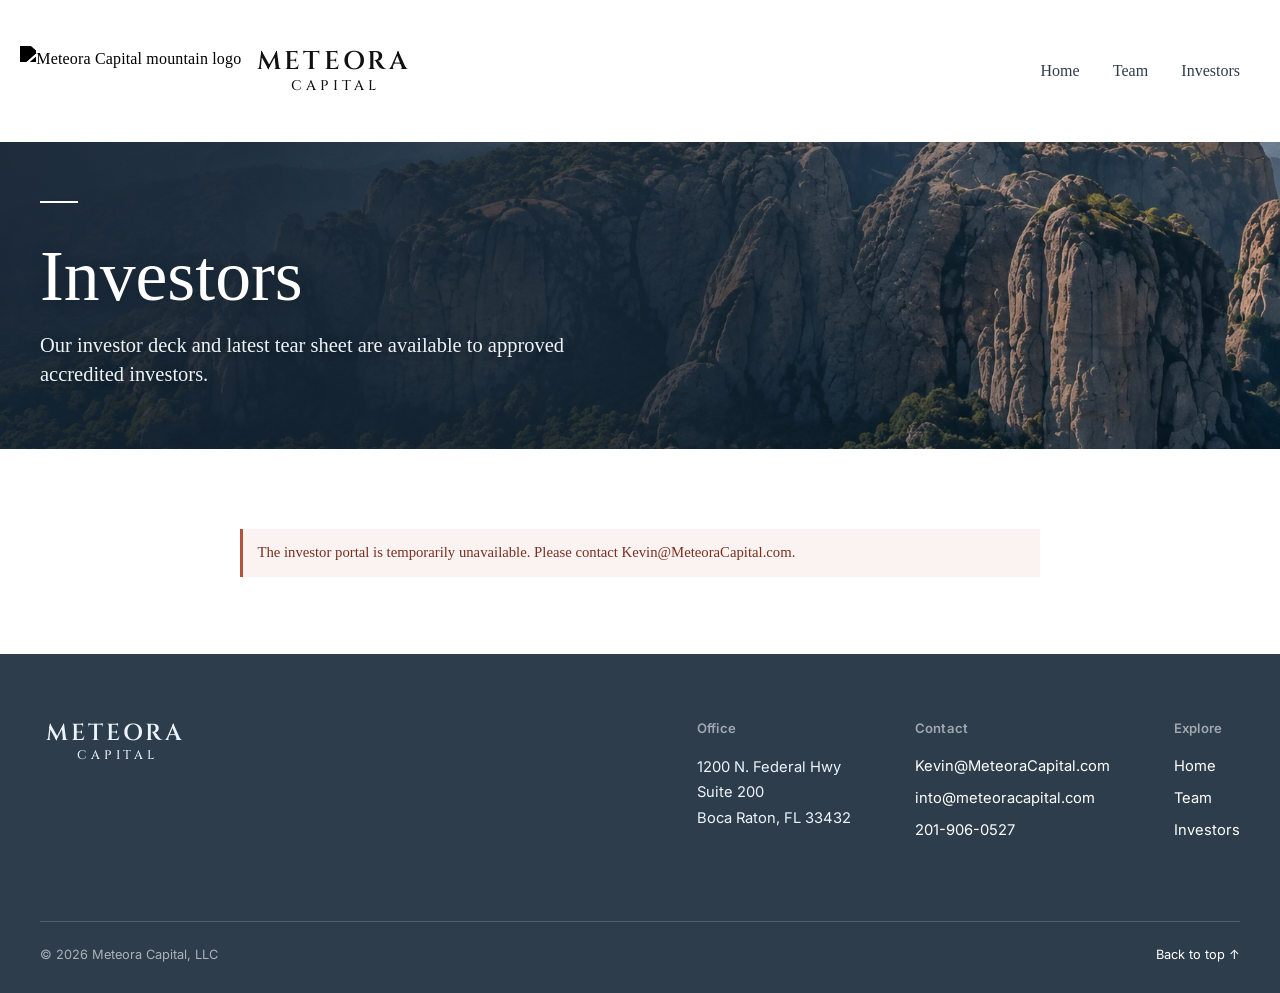
==== investors.html @ a748ad31 "Investor deck changes" ====
<!DOCTYPE html>
<html lang="en">
  <head>
    <meta charset="UTF-8" />
    <meta name="viewport" content="width=device-width, initial-scale=1.0" />
    <meta
      name="description"
      content="Investor materials for accredited investors in Meteora Capital."
    />
    <title>Investors | Meteora Capital</title>
    <link rel="preconnect" href="https://fonts.googleapis.com" />
    <link rel="preconnect" href="https://fonts.gstatic.com" crossorigin />
    <link
      href="https://fonts.googleapis.com/css2?family=Cinzel:wght@500;600&family=Inter:wght@400;700&display=swap"
      rel="stylesheet"
    />
    <link rel="stylesheet" href="styles.css?v=38" />
  </head>
  <body>
    <div class="page-shell">
      <header class="site-header">
        <div class="container nav-wrap">
          <a class="brand" href="index.html" aria-label="Meteora Capital home">
            <img
              class="brand-logo"
              src="https://meteoracapital.com/wp-content/uploads/2021/12/Meteora-Capital-Icon.png"
              alt="Meteora Capital mountain logo"
            />
            <span class="brand-text">
              <span class="brand-name">Meteora</span>
              <span class="brand-sub">Capital</span>
            </span>
          </a>

          <div class="nav-actions">
            <button
              class="nav-toggle"
              type="button"
              aria-label="Toggle navigation"
              aria-expanded="false"
              aria-controls="site-nav"
            >
              <span></span>
              <span></span>
              <span></span>
            </button>

            <nav class="site-nav" id="site-nav" aria-label="Main navigation">
              <a href="index.html">Home</a>
              <a href="team.html">Team</a>
              <a href="investors.html" aria-current="page">Investors</a>
            </nav>
          </div>
        </div>
      </header>

      <main class="team-page investors-page" id="top">
        <section class="team-hero">
          <div class="container team-hero-inner">
            <h1>Investors</h1>
            <p>Our investor deck and latest tear sheet are available to approved accredited investors.</p>
          </div>
        </section>

        <section class="investor-access">
          <div class="container">
            <noscript>
              <p class="form-status">JavaScript is required to use the investor portal.</p>
            </noscript>

            <div class="investor-panel" id="login-panel" hidden>
              <form class="investor-form" id="login-form" novalidate>
                <div class="investor-form-intro">
                  <h2>Investor Login</h2>
                  <p>Sign in to view our investor deck and latest tear sheet.</p>
                </div>

                <div class="form-field">
                  <label for="login-email">Email address</label>
                  <input id="login-email" name="email" type="email" autocomplete="username" maxlength="254" required />
                </div>
                <div class="form-field">
                  <label for="login-password">Password</label>
                  <input id="login-password" name="password" type="password" autocomplete="current-password" maxlength="128" required />
                </div>

                <p class="form-status" id="login-status" role="alert" hidden></p>

                <div class="form-actions">
                  <button class="login-submit investor-submit" type="submit">Sign in</button>
                  <button class="text-button" type="button" id="show-forgot">Forgot password?</button>
                </div>
              </form>

              <form class="investor-form forgot-form" id="forgot-form" novalidate hidden>
                <div class="form-field">
                  <label for="forgot-email">Email address for the reset link</label>
                  <input id="forgot-email" name="email" type="email" autocomplete="email" maxlength="254" required />
                </div>
                <p class="form-status" id="forgot-status" role="alert" hidden></p>
                <div class="form-actions">
                  <button class="login-submit investor-submit" type="submit">Send reset link</button>
                </div>
              </form>

              <div class="panel-footer">
                <p>Don't have access yet?</p>
                <button class="text-button" type="button" id="show-request">Request access</button>
              </div>
            </div>

            <div class="investor-panel" id="request-panel" hidden>
              <form class="investor-form" id="attestation-form" novalidate>
                <div class="investor-form-intro">
                  <h2>Request Access</h2>
                  <p>
                    Our materials are available to accredited investors. Complete the attestation below and we will
                    email you once your access is approved.
                  </p>
                </div>

                <div class="form-row">
                  <div class="form-field">
                    <label for="full-name">Full name</label>
                    <input id="full-name" name="fullName" type="text" autocomplete="name" maxlength="120" required />
                  </div>
                  <div class="form-field">
                    <label for="investor-email">Email address</label>
                    <input id="investor-email" name="email" type="email" autocomplete="email" maxlength="254" required />
                  </div>
                </div>

                <fieldset class="form-group">
                  <legend>I am investing as</legend>
                  <div class="choice-row">
                    <label class="check-option">
                      <input type="radio" name="investorType" value="individual" checked />
                      <span>An individual</span>
                    </label>
                    <label class="check-option">
                      <input type="radio" name="investorType" value="entity" />
                      <span>On behalf of an entity</span>
                    </label>
                  </div>
                </fieldset>

                <div class="form-field" id="entity-field" hidden>
                  <label for="entity-name">Entity name</label>
                  <input id="entity-name" name="entityName" type="text" autocomplete="organization" maxlength="160" />
                </div>

                <fieldset class="form-group" data-basis-for="individual">
                  <legend>I qualify as an accredited investor because (select all that apply)</legend>
                    <label class="check-option">
                      <input type="checkbox" name="basis" value="income" />
                      <span>Individual income over $200,000 (or joint income with a spouse or spousal equivalent over $300,000) in each of the two most recent years, with a reasonable expectation of reaching the same level this year.</span>
                    </label>
                    <label class="check-option">
                      <input type="checkbox" name="basis" value="net_worth" />
                      <span>Individual or joint net worth over $1,000,000, excluding the value of my primary residence.</span>
                    </label>
                    <label class="check-option">
                      <input type="checkbox" name="basis" value="license" />
                      <span>I hold a Series 7, Series 65 or Series 82 license in good standing.</span>
                    </label>
                </fieldset>

                <fieldset class="form-group" data-basis-for="entity" hidden>
                  <legend>The entity qualifies as an accredited investor because (select all that apply)</legend>
                    <label class="check-option">
                      <input type="checkbox" name="basis" value="entity_assets" />
                      <span>Corporation, partnership, LLC or 501(c)(3) organization with total assets over $5,000,000, not formed to acquire the securities offered.</span>
                    </label>
                    <label class="check-option">
                      <input type="checkbox" name="basis" value="entity_investments" />
                      <span>Entity owning investments over $5,000,000, not formed to acquire the securities offered.</span>
                    </label>
                    <label class="check-option">
                      <input type="checkbox" name="basis" value="entity_owners" />
                      <span>Entity in which every equity owner is an accredited investor.</span>
                    </label>
                    <label class="check-option">
                      <input type="checkbox" name="basis" value="institution" />
                      <span>Bank, broker-dealer, registered investment adviser, insurance company or registered investment company.</span>
                    </label>
                    <label class="check-option">
                      <input type="checkbox" name="basis" value="family_office" />
                      <span>Family office with over $5,000,000 in assets under management, or a family client of such an office.</span>
                    </label>
                    <label class="check-option">
                      <input type="checkbox" name="basis" value="trust" />
                      <span>Trust with total assets over $5,000,000, not formed to acquire the securities offered, directed by a sophisticated person.</span>
                    </label>
                </fieldset>

                <label class="check-option attest-option">
                  <input type="checkbox" name="attest" id="attest" required />
                  <span>
                    I certify that the information above is true and complete, and that I (or the entity I represent)
                    am an &ldquo;accredited investor&rdquo; as defined in Rule 501(a) of Regulation D under the
                    Securities Act of 1933. I understand that the materials provided are confidential, are for
                    informational purposes only, and do not constitute an offer to sell or a solicitation of an offer
                    to buy any security.
                  </span>
                </label>

                <div class="form-field">
                  <label for="signature">Signature (type your full name)</label>
                  <input id="signature" name="signature" type="text" autocomplete="off" maxlength="120" required />
                </div>

                <p class="form-status" id="request-status" role="alert" hidden></p>

                <div class="form-actions">
                  <button class="login-submit investor-submit" type="submit">Submit request</button>
                  <button class="text-button" type="button" id="back-to-login">Back to sign in</button>
                </div>
              </form>
            </div>

            <div class="investor-panel" id="request-done-panel" hidden>
              <div class="investor-form-intro">
                <h2>Request Received</h2>
                <p id="request-done-message"></p>
              </div>
            </div>

            <div class="investor-panel" id="materials-panel" hidden>
              <div class="materials-head">
                <div class="investor-form-intro">
                  <h2>Investor Materials</h2>
                  <p>Signed in as <span id="investor-name"></span>. The materials below open in DocSend.</p>
                </div>
                <button class="text-button" type="button" id="logout">Sign out</button>
              </div>
              <div class="materials-grid">
                <a class="material-card" id="material-deck" target="_blank" rel="noopener noreferrer">
                  <span class="material-title">Investor Deck</span>
                  <span class="material-link">View on DocSend <span aria-hidden="true">&rarr;</span></span>
                </a>
                <a class="material-card" id="material-tearsheet" target="_blank" rel="noopener noreferrer">
                  <span class="material-title">Latest Tear Sheet</span>
                  <span class="material-link">View on DocSend <span aria-hidden="true">&rarr;</span></span>
                </a>
              </div>
            </div>

            <p class="form-status portal-unavailable" id="portal-status" role="alert" hidden></p>
          </div>
        </section>
      </main>

      <footer class="site-footer" id="contact">
        <div class="container footer-inner">
          <a class="footer-brand" href="index.html" aria-label="Meteora Capital home">
            <img
              class="footer-brand-logo"
              src="https://meteoracapital.com/wp-content/uploads/2021/12/Meteora-Capital-Icon.png"
              alt=""
            />
            <span class="footer-brand-text">
              <span class="footer-brand-name">Meteora</span>
              <span class="footer-brand-sub">Capital</span>
            </span>
          </a>

          <div class="footer-columns">
            <div class="footer-col">
              <p class="footer-heading">Office</p>
              <address>
                1200 N. Federal Hwy<br />
                Suite 200<br />
                Boca Raton, FL 33432
              </address>
            </div>

            <div class="footer-col">
              <p class="footer-heading">Contact</p>
              <a href="mailto:Kevin@MeteoraCapital.com">Kevin@MeteoraCapital.com</a>
              <a href="mailto:into@meteoracapital.com">into@meteoracapital.com</a>
              <a href="tel:201-906-0527">201-906-0527</a>
            </div>

            <nav class="footer-col" aria-label="Footer">
              <p class="footer-heading">Explore</p>
              <a href="index.html">Home</a>
              <a href="team.html">Team</a>
              <a href="investors.html">Investors</a>
            </nav>
          </div>

          <div class="footer-bottom">
            <p>&copy; <span id="year"></span> Meteora Capital, LLC</p>
            <a class="footer-top-link" href="#top">Back to top <span aria-hidden="true">&uarr;</span></a>
          </div>
        </div>
      </footer>
    </div>

    <script src="script.js?v=6"></script>
    <script src="portal.js?v=1"></script>
    <script src="investors.js?v=2"></script>
  </body>
</html>
---- styles.css ----
:root {
  --bg: #0a1018;
  --bg-secondary: #0f1724;
  --panel: rgba(17, 24, 39, 0.78);
  --panel-soft: rgba(18, 23, 32, 0.9);
  --line: rgba(255, 255, 255, 0.08);
  --text: #f5f7fb;
  --muted: #b9c1d0;
  --muted-strong: #d8dfe9;
  --accent: #d8b273;
  --accent-soft: rgba(216, 178, 115, 0.2);
  --shadow: rgba(8, 12, 18, 0.38);
  --white: #ffffff;
  --max-width: 1200px;
}

* {
  box-sizing: border-box;
}

html {
  scroll-behavior: smooth;
}

body {
  margin: 0;
  font-family: "Times New Roman", Times, serif;
  background:
    radial-gradient(circle at top, rgba(216, 178, 115, 0.18), transparent 28%),
    linear-gradient(180deg, #091018 0%, #0d1622 100%);
  color: var(--text);
  line-height: 1.6;
}

img {
  max-width: 100%;
  display: block;
}

a {
  color: inherit;
  text-decoration: none;
}

button {
  font: inherit;
}

.page-shell {
  min-height: 100vh;
}

.container {
  width: min(calc(100% - 2rem), var(--max-width));
  margin: 0 auto;
}

.section-dark,
.section-surface,
.section-surface-alt,
.section-lights,
.section-cta {
  position: relative;
}

.site-header {
  position: sticky;
  top: 0;
  z-index: 20;
  backdrop-filter: blur(14px);
  background: rgba(8, 14, 20, 0.72);
  border-bottom: 1px solid rgba(255, 255, 255, 0.05);
}

.nav-wrap {
  display: flex;
  align-items: center;
  justify-content: space-between;
  min-height: 86px;
  gap: 1.5rem;
}

.brand {
  display: inline-flex;
  align-items: center;
  gap: 0.8rem;
  font-weight: 700;
  letter-spacing: 0.04em;
  text-transform: uppercase;
  font-size: 0.7rem;
}

.brand-mark {
  display: inline-flex;
  align-items: center;
  justify-content: center;
  width: 2.25rem;
  height: 2.25rem;
  border-radius: 50%;
  background: linear-gradient(135deg, #f4d8a0, #b88640);
  color: #091018;
  font-weight: 800;
}

.brand-text {
  position: relative;
  top: 1px;
}

.site-nav {
  display: flex;
  align-items: center;
  gap: 2rem;
  color: var(--muted);
  font-size: 0.9rem;
}

.site-nav a {
  position: relative;
  transition: color 0.2s ease;
}

.site-nav a::after {
  content: "";
  position: absolute;
  left: 0;
  bottom: -0.35rem;
  width: 100%;
  height: 1px;
  background: var(--accent);
  transform: scaleX(0);
  transform-origin: center;
  transition: transform 0.2s ease;
}

.site-nav a:hover,
.site-nav a:focus-visible {
  color: var(--white);
}

.site-nav a:hover::after,
.site-nav a:focus-visible::after {
  transform: scaleX(1);
}

.header-cta,
.button {
  display: inline-flex;
  align-items: center;
  justify-content: center;
  border-radius: 999px;
  font-weight: 600;
  transition: transform 0.2s ease, box-shadow 0.2s ease, background 0.2s ease;
}

.header-cta {
  padding: 0.8rem 1.2rem;
  border: 1px solid rgba(216, 178, 115, 0.5);
  color: var(--white);
  background: rgba(216, 178, 115, 0.08);
}

.header-cta:hover,
.button:hover {
  transform: translateY(-1px);
}

.nav-toggle {
  display: none;
  flex-direction: column;
  gap: 0.28rem;
  background: transparent;
  border: 1px solid rgba(255, 255, 255, 0.14);
  border-radius: 8px;
  width: 42px;
  height: 42px;
  padding: 0.7rem 0.55rem;
  cursor: pointer;
}

.nav-toggle span {
  display: block;
  width: 100%;
  height: 2px;
  border-radius: 2px;
  background: var(--white);
}

.hero {
  padding: 5rem 0 4rem;
  overflow: hidden;
}
.hero-bg {
  position: absolute;
  inset: 0;
  background:
    linear-gradient(90deg, rgba(8, 14, 20, 0.96) 0%, rgba(8, 14, 20, 0.82) 42%, rgba(8, 14, 20, 0.44) 72%, rgba(8, 14, 20, 0.76) 100%),
    linear-gradient(180deg, rgba(8, 14, 20, 0.22) 0%, rgba(8, 14, 20, 0.78) 100%),
    url("https://upload.wikimedia.org/wikipedia/commons/8/8b/Meteora_landscape.jpg") 78% center / cover no-repeat;
  transform: scale(1.02);
  transform-origin: center;
}

.hero-grid {
  position: relative;
  z-index: 1;
  display: grid;
  grid-template-columns: 1.15fr 0.85fr;
  gap: 2.5rem;
  align-items: center;
}

.hero-copy {
  max-width: 650px;
}

.eyebrow {
  display: inline-block;
  margin: 0 0 1rem;
  color: var(--accent);
  font-size: 0.78rem;
  letter-spacing: 0.2em;
  text-transform: none;
  font-weight: 700;
}

h1,
h2,
h3 {
  margin: 0;
  letter-spacing: -0.04em;
  line-height: 1.02;
}

h1 {
  font-size: clamp(2.9rem, 5vw, 5rem);
  max-width: 620px;
  margin-bottom: 1.2rem;
}

.lede {
  max-width: 560px;
  color: var(--muted);
  font-size: 1.08rem;
  margin-bottom: 2rem;
}

.hero-actions {
  display: flex;
  flex-wrap: wrap;
  gap: 1rem;
  margin-bottom: 2.5rem;
}

.button {
  padding: 1rem 1.4rem;
}

.button-primary {
  background: linear-gradient(135deg, #e9cf97, #c7964c);
  color: #101820;
  box-shadow: 0 18px 36px rgba(168, 120, 46, 0.32);
}

.button-secondary {
  border: 1px solid rgba(255, 255, 255, 0.14);
  background: rgba(255, 255, 255, 0.02);
  color: var(--white);
}

.hero-meta {
  display: grid;
  grid-template-columns: repeat(3, minmax(0, 1fr));
  gap: 1rem;
  max-width: 560px;
}

.hero-meta > div {
  padding-top: 1rem;
  border-top: 1px solid rgba(255, 255, 255, 0.08);
}

.stat-number {
  display: block;
  margin-bottom: 0.25rem;
  font-size: 1.3rem;
  font-weight: 700;
}

.stat-label {
  color: var(--muted);
  font-size: 0.8rem;
}

.hero-panel {
  position: relative;
  background: linear-gradient(180deg, rgba(17, 24, 39, 0.9), rgba(12, 18, 27, 0.95));
  border: 1px solid rgba(255, 255, 255, 0.08);
  border-radius: 1.5rem;
  padding: 1.2rem;
  box-shadow: 0 35px 80px rgba(8, 12, 18, 0.56);
}

.panel-top {
  display: flex;
  align-items: center;
  justify-content: space-between;
  margin-bottom: 1.2rem;
  font-size: 0.8rem;
  color: var(--muted);
}

.panel-tag {
  display: inline-flex;
  padding: 0.45rem 0.7rem;
  border-radius: 999px;
  background: rgba(216, 178, 115, 0.12);
  border: 1px solid rgba(216, 178, 115, 0.22);
  color: var(--muted-strong);
}

.panel-status {
  color: #9ef2b5;
}

.performance-box {
  background: rgba(255, 255, 255, 0.02);
  border: 1px solid rgba(255, 255, 255, 0.06);
  border-radius: 1.2rem;
  padding: 1rem;
}

.performance-head {
  display: flex;
  align-items: baseline;
  justify-content: space-between;
  margin-bottom: 1rem;
  color: var(--muted);
  font-size: 0.85rem;
}

.performance-head span:last-child {
  color: var(--white);
  font-size: 1.25rem;
  font-weight: 700;
}

.bars {
  display: grid;
  grid-template-columns: repeat(6, minmax(0, 1fr));
  align-items: end;
  gap: 0.6rem;
  height: 160px;
  padding-top: 0.6rem;
}

.bars span {
  display: block;
  border-radius: 999px 999px 0 0;
  background: linear-gradient(180deg, #f6dbab 0%, #d6a15b 100%);
  box-shadow: inset 0 0 0 1px rgba(255, 255, 255, 0.08);
}

.mini-grid {
  display: grid;
  grid-template-columns: repeat(2, minmax(0, 1fr));
  gap: 0.9rem;
  margin-top: 1.2rem;
}

.mini-grid article {
  padding: 0.9rem;
  border: 1px solid rgba(255, 255, 255, 0.06);
  border-radius: 1rem;
  background: rgba(148, 163, 184, 0.02);
}

.mini-grid label {
  display: block;
  margin-bottom: 0.25rem;
  color: var(--muted);
  font-size: 0.74rem;
  text-transform: none;
  letter-spacing: 0.12em;
}

.mini-grid strong {
  font-size: 1rem;
}

.section-lights,
.section-surface,
.section-surface-alt,
.section-cta {
  padding: 5.5rem 0;
}

.stats {
  background: linear-gradient(180deg, rgba(14, 20, 28, 0.95), rgba(8, 12, 18, 0.96));
}

.stats-grid {
  display: grid;
  grid-template-columns: repeat(4, minmax(0, 1fr));
  gap: 1rem;
}

.stat-card {
  padding: 1.4rem 1.1rem;
  border-radius: 1.1rem;
  background: rgba(255, 255, 255, 0.02);
  border: 1px solid var(--line);
}

.stat-kicker {
  display: block;
  margin-bottom: 0.45rem;
  font-size: clamp(1.7rem, 2vw, 2.5rem);
  font-weight: 700;
}

.stat-card p {
  margin: 0;
  color: var(--muted);
}

.about,
.team,
.mission,
.strategy {
  position: relative;
  overflow: hidden;
}

.section-surface {
  background: rgba(11, 17, 25, 0.96);
}

.section-surface-alt {
  background: linear-gradient(180deg, rgba(14, 20, 28, 0.9), rgba(10, 15, 22, 0.98));
}

.split-layout {
  display: grid;
  grid-template-columns: 0.9fr 1.1fr;
  gap: 2rem;
  align-items: end;
}

.split-layout h2,
.section-head h2,
.section-intro h2,
.cta-panel h2 {
  font-size: clamp(2.2rem, 4vw, 3.4rem);
  max-width: 700px;
}

.split-layout p:last-child,
.section-intro p,
.section-head p,
.contact-details {
  color: var(--muted);
}

.section-head {
  max-width: 760px;
  margin-bottom: 2.5rem;
}

.section-head.narrow {
  margin-bottom: 2rem;
}

.mission-grid,
.team-grid {
  display: grid;
  grid-template-columns: repeat(3, minmax(0, 1fr));
  gap: 1.1rem;
}

.feature-card,
.person-card {
  border: 1px solid rgba(255, 255, 255, 0.08);
  border-radius: 1.25rem;
  background: rgba(255, 255, 255, 0.02);
  position: relative;
}

.feature-card {
  padding: 1.5rem 1.4rem 1.7rem;
}

.card-index {
  display: inline-flex;
  margin-bottom: 1rem;
  color: var(--accent);
  font-weight: 700;
}

.feature-card h3 {
  margin-bottom: 0.8rem;
  font-size: 1.5rem;
  letter-spacing: -0.03em;
}

.feature-card p,
.person-card p,
.strategy-columns p,
.contact-details p,
.contact-details a,
.site-footer p,
.site-footer a {
  margin: 0;
  color: var(--muted);
}

.section-dark {
  background: rgba(9, 15, 22, 0.96);
}

.strategy-layout {
  display: grid;
  grid-template-columns: 0.8fr 1.2fr;
  gap: 2rem;
  align-items: start;
}

.strategy-columns {
  display: grid;
  grid-template-columns: repeat(3, minmax(0, 1fr));
  gap: 1rem;
}

.strategy-columns article {
  padding: 1.3rem;
  border: 1px solid rgba(255, 255, 255, 0.08);
  border-radius: 1rem;
  background: rgba(255, 255, 255, 0.02);
}

.strategy-columns h3 {
  margin-bottom: 0.8rem;
  font-size: 1.3rem;
}

.person-card {
  padding: 1.5rem 1.3rem;
  text-align: center;
}

.avatar {
  display: grid;
  place-items: center;
  width: 4.2rem;
  height: 4.2rem;
  margin: 0 auto 1rem;
  border-radius: 50%;
  font-size: 1.2rem;
  font-weight: 700;
  color: #0a1018;
  background: linear-gradient(135deg, #f3d196, #d1a261);
}

.avatar-two {
  background: linear-gradient(135deg, #dfe7f2, #8ea3c4);
}

.avatar-three {
  background: linear-gradient(135deg, #f7e4c6, #d7b98f);
}

.person-card h3 {
  margin-bottom: 0.3rem;
  font-size: 1.3rem;
}

.section-cta {
  background: linear-gradient(180deg, rgba(11, 17, 25, 0.96), rgba(9, 14, 20, 0.98));
}

.cta-panel {
  display: flex;
  align-items: center;
  justify-content: space-between;
  gap: 1.5rem;
  padding: 2rem 2.2rem;
  background: linear-gradient(135deg, rgba(216, 178, 115, 0.12), rgba(255, 255, 255, 0.02));
  border: 1px solid rgba(216, 178, 115, 0.18);
  border-radius: 1.5rem;
}

.contact-details {
  display: grid;
  gap: 0.35rem;
  text-align: right;
}

.contact-details a {
  color: var(--text);
  font-weight: 600;
}

.site-footer {
  padding: 2.75rem 0 1.25rem;
  background: #6590b3;
  border-top: 0;
}

.footer-inner {
  display: grid;
  grid-template-columns: minmax(0, 1fr) minmax(0, 1fr) auto;
  align-items: start;
  gap: 1.5rem 4rem;
}

.footer-heading {
  margin: 0 0 0.2rem;
  color: #fff;
  font-size: 1rem;
  font-weight: 700;
}

.footer-location,
.footer-contact {
  display: grid;
  justify-items: start;
  gap: 0.25rem;
  font-size: 0.9rem;
}

.site-footer p,
.site-footer a {
  margin: 0;
  color: #edf4fb;
}

.footer-contact a {
  overflow-wrap: anywhere;
}

.footer-home {
  display: flex;
  justify-content: flex-end;
}

.footer-home a {
  color: #fff;
  font-weight: 700;
}

.footer-meta {
  grid-column: 1 / -1;
  padding-top: 0.8rem;
  border-top: 1px solid rgba(255, 255, 255, 0.32);
  font-size: 0.8rem;
}

@media (max-width: 920px) {
  .hero-grid,
  .split-layout,
  .strategy-layout,
  .cta-panel {
    grid-template-columns: 1fr;
    display: grid;
  }

  .cta-panel {
    align-items: start;
  }

  .strategy-columns,
  .mission-grid,
  .team-grid,
  .stats-grid {
    grid-template-columns: 1fr 1fr;
  }

  .site-nav {
    position: absolute;
    top: calc(100% + 0.5rem);
    left: 1rem;
    right: 1rem;
    display: none;
    flex-direction: column;
    align-items: flex-start;
    padding: 1rem;
    border: 1px solid rgba(255, 255, 255, 0.08);
    border-radius: 1rem;
    background: rgba(10, 15, 22, 0.96);
    box-shadow: 0 20px 40px var(--shadow);
  }

  .site-nav.is-open {
    display: flex;
  }

  .nav-toggle {
    display: flex;
  }

  .header-cta {
    display: none;
  }
}

@media (max-width: 640px) {
  .hero {
    padding-top: 4rem;
  }

  .site-header {
    position: sticky;
  }

  .nav-wrap {
    min-height: 76px;
  }

  .hero-actions,
  .hero-meta,
  .mission-grid,
  .team-grid,
  .strategy-columns,
  .stats-grid,
  .mini-grid {
    grid-template-columns: 1fr;
    display: grid;
  }

  .footer-inner {
    align-items: flex-start;
    flex-direction: column;
  }

  .contact-details {
    text-align: left;
  }

  .cta-panel {
    padding: 1.5rem;
  }
}

/* Light editorial treatment inspired by Glazer Capital's restrained aesthetic. */
:root {
  --bg: #fff;
  --bg-secondary: #f5f8f6;
  --panel: #fff;
  --panel-soft: #f8faf8;
  --line: #dce5df;
  --text: #173c30;
  --muted: #65746d;
  --muted-strong: #40574d;
  --accent: #176344;
  --accent-soft: rgba(23, 99, 68, 0.1);
  --shadow: rgba(20, 53, 39, 0.1);
  --white: #173c30;
}

body {
  background: #fff;
  color: var(--text);
}

h1,
h2,
h3 {
  font-family: "Times New Roman", Times, serif;
  font-weight: 600;
  letter-spacing: -0.025em;
}

.site-header {
  background: rgba(255, 255, 255, 0.96);
  border-bottom: 1px solid #e8eeea;
  backdrop-filter: blur(12px);
}

.nav-wrap {
  min-height: 82px;
}

.brand {
  color: #174d38;
  gap: 0.7rem;
  letter-spacing: 0.14em;
  font-size: 0.72rem;
}

.brand-mark {
  width: 2.45rem;
  height: 2.45rem;
  border: 1px solid #176344;
  border-radius: 50%;
  background: transparent;
  color: #176344;
  font-family: "Times New Roman", Times, serif;
  font-size: 1.45rem;
  font-weight: 600;
}

.site-nav {
  gap: clamp(1rem, 2.3vw, 2.2rem);
  color: #315447;
  font-size: 0.72rem;
  letter-spacing: 0.16em;
  text-transform: none;
}

.site-nav a:hover,
.site-nav a:focus-visible {
  color: var(--accent);
}

.site-nav a::after {
  background: var(--accent);
}

.header-cta,
.button {
  border-radius: 0;
  font-size: 0.75rem;
  letter-spacing: 0.11em;
  text-transform: none;
}

.header-cta {
  padding: 0.75rem 1rem;
  border: 1px solid #b8cbc0;
  background: transparent;
  color: #315447;
}

.header-cta:hover,
.button:hover {
  box-shadow: none;
}

.nav-toggle {
  border-color: #cbd8d0;
}

.nav-toggle span {
  background: #176344;
}

.hero {
  padding: clamp(5rem, 10vw, 9rem) 0 5rem;
  background: #fbfcfb;
}

.hero-bg {
  background:
    repeating-linear-gradient(54deg, transparent 0 72px, rgba(39, 104, 75, 0.045) 73px 75px, transparent 77px 150px),
    linear-gradient(115deg, rgba(255, 255, 255, 0.96), rgba(245, 249, 246, 0.88));
}

.hero-grid {
  grid-template-columns: minmax(0, 1fr);
  gap: clamp(2rem, 5vw, 5rem);
}

.hero-copy {
  max-width: 690px;
}

.eyebrow {
  color: #60746a;
  font-size: 0.72rem;
  letter-spacing: 0.17em;
}

h1 {
  max-width: 720px;
  margin-bottom: 1.4rem;
  color: #155b3d;
  font-size: clamp(3.2rem, 6.4vw, 6.2rem);
  line-height: 0.94;
}

.lede {
  max-width: 600px;
  color: #586b61;
  font-size: 1rem;
}

.hero-actions {
  gap: 1.3rem;
}

.button {
  padding: 0.95rem 1.2rem;
}

.button-primary {
  background: #176344;
  color: #fff;
  box-shadow: none;
}

.button-primary:hover {
  background: #104d34;
}

.button-secondary {
  border: 1px solid #b9cbc0;
  background: rgba(255, 255, 255, 0.55);
  color: #315447;
}

.hero-meta > div {
  border-top-color: #ccd9d1;
}

.stat-number {
  color: #175d40;
  font-family: "Times New Roman", Times, serif;
  font-size: 1.65rem;
}

.stat-label {
  color: #68776f;
}

.hero-panel {
  border: 1px solid #dce6df;
  border-radius: 0;
  background: rgba(255, 255, 255, 0.9);
  box-shadow: 0 18px 50px rgba(29, 68, 47, 0.08);
}

.panel-top,
.performance-head,
.mini-grid label {
  color: #68776f;
}

.panel-tag {
  border: 1px solid #d5e2d9;
  border-radius: 0;
  background: #f4f8f5;
  color: #315447;
}

.panel-status {
  color: #28734f;
}

.performance-box,
.mini-grid article {
  border-color: #e1e9e4;
  border-radius: 0;
  background: #fff;
}

.performance-head span:last-child {
  color: #175d40;
}

.bars span {
  border-radius: 0;
  background: #4f8d6c;
  box-shadow: none;
}

.mini-grid strong {
  color: #254c3b;
  font-size: 0.9rem;
}

.section-lights,
.section-surface,
.section-surface-alt,
.section-cta {
  padding: clamp(4rem, 7vw, 6rem) 0;
}

.stats {
  background: #f5f8f6;
}

.stats-grid {
  grid-template-columns: repeat(3, minmax(0, 1fr));
  gap: 0;
}

.stat-card {
  padding: 1.25rem 1.4rem;
  border: 0;
  border-right: 1px solid #dbe5df;
  border-radius: 0;
  background: transparent;
}

.stat-card:last-child {
  border-right: 0;
}

.stat-kicker {
  color: #175d40;
  font-family: "Times New Roman", Times, serif;
  font-weight: 600;
}

.stat-card p,
.split-layout p:last-child,
.section-intro p,
.section-head p,
.contact-details {
  color: #62736a;
}

.section-surface,
.section-surface-alt,
.section-dark,
.section-cta {
  background: #fff;
}

.section-surface-alt {
  background: #f6f9f7;
}

.split-layout h2,
.section-head h2,
.section-intro h2,
.cta-panel h2 {
  color: #174f37;
  font-size: clamp(2.5rem, 4.5vw, 4.1rem);
  line-height: 0.99;
}

.mission-grid,
.team-grid {
  gap: 0;
}

.feature-card,
.person-card,
.strategy-columns article {
  border: 0;
  border-top: 1px solid #d5e0d9;
  border-radius: 0;
  background: transparent;
}

.feature-card {
  padding: 1.6rem 1.4rem 1.5rem 0;
}

.card-index {
  color: #71847a;
  font-size: 0.78rem;
  letter-spacing: 0.12em;
}

.feature-card h3,
.strategy-columns h3 {
  color: #19563b;
  font-size: 1.7rem;
}

.feature-card p,
.strategy-columns p,
.person-card p {
  color: #64746b;
}

.strategy-layout {
  align-items: center;
}

.strategy-columns {
  gap: 1.3rem;
}

.strategy-columns article {
  padding: 1.4rem 0 0;
}

.person-card {
  padding: 1.5rem 1rem;
}

.avatar,
.avatar-two,
.avatar-three {
  border: 1px solid #cbd9d0;
  border-radius: 50%;
  background: #f1f6f2;
  color: #246243;
  font-family: "Times New Roman", Times, serif;
  font-size: 1.5rem;
}

.person-card h3 {
  color: #194e37;
  font-size: 1.65rem;
}

.cta-panel {
  padding: 2.3rem 0;
  border: 0;
  border-top: 1px solid #cbd9d0;
  border-bottom: 1px solid #cbd9d0;
  border-radius: 0;
  background: #fff;
}

.contact-details,
.contact-details p,
.contact-details a {
  color: #52675b;
}

.contact-details a {
  font-weight: 500;
}

.contact-details a:hover,
.site-footer a:hover {
  color: #176344;
}

.site-footer {
  padding: 2.5rem 0;
  border-top: 1px solid #e1e9e4;
  background: #f6f8f6;
}

.footer-brand {
  color: #174f37;
}

.site-footer p,
.site-footer a {
  color: #65746d;
}

@media (max-width: 920px) {
  .site-nav {
    border-color: #dce6df;
    border-radius: 0;
    background: #fff;
    box-shadow: 0 16px 35px rgba(20, 53, 39, 0.12);
  }

  .stat-card:nth-child(2) {
    border-right: 0;
  }
}

@media (max-width: 640px) {
  .hero {
    padding-top: 4.5rem;
  }

  .stat-card,
  .stat-card:nth-child(2) {
    border-right: 0;
    border-bottom: 1px solid #dbe5df;
  }

  .stat-card:last-child {
    border-bottom: 0;
  }

  .feature-card {
    padding-right: 0;
  }
}

/* Photo-led navy and white treatment inspired by Integrus Partners. */
:root {
  --text: #2e3d4c;
  --muted: #2e3d4c;
  --muted-strong: #2e3d4c;
  --accent: #83b8dc;
  --line: #e0e5eb;
  --shadow: rgba(68, 123, 160, 0.14);
  --white: #fff;
  --max-width: 1200px;
}

body {
  background: #fff;
  color: var(--text);
  font-family: "Times New Roman", Times, serif;
  overflow-x: hidden;
}

h1,
h2,
h3 {
  font-family: "Times New Roman", Times, serif;
  letter-spacing: -0.035em;
}

.container {
  width: min(calc(100% - 3rem), var(--max-width));
}

.site-header {
  background: #fff;
  border-bottom: 1px solid #edf0f3;
  backdrop-filter: none;
}

.nav-wrap {
  flex-wrap: nowrap;
  min-height: 142px;
  gap: 2rem;
}

.nav-actions {
  display: flex;
  align-items: center;
  gap: clamp(1.25rem, 2.5vw, 2.5rem);
  flex-shrink: 0;
  white-space: nowrap;
}

.brand {
  gap: 0.8rem;
  flex-shrink: 0;
  color: #2e3d4c;
  font-size: 1rem;
  font-weight: 400;
  letter-spacing: 0.01em;
  text-transform: none;
  white-space: nowrap;
}

.brand-mark {
  width: 3rem;
  height: 3rem;
  border: 1px solid #293e5a;
  border-radius: 50%;
  background: #fff;
  box-shadow: 0 0 0 4px #fff, 0 0 0 5px #d5d8df, 0 0 0 9px #fff, 0 0 0 10px #8889a5;
  color: #2e3d4c;
  font-family: "Times New Roman", Times, serif;
  font-size: 1.1rem;
  font-weight: 500;
}

.brand-logo {
  display: block;
  width: clamp(3.6rem, 5vw, 4.6rem);
  height: auto;
  object-fit: contain;
  mix-blend-mode: multiply;
  filter: grayscale(1) contrast(1.12);
}

.site-nav {
  gap: clamp(1.1rem, 2.3vw, 2.2rem);
  flex-wrap: nowrap;
  white-space: nowrap;
  color: #2e3d4c;
  font-size: 0.86rem;
  letter-spacing: 0;
  text-transform: none;
}

.site-nav a {
  display: inline-flex;
  align-items: center;
  min-height: 42px;
}

.site-nav a::after {
  background: #83b8dc;
}

.site-nav a:hover,
.site-nav a:focus-visible {
  color: #2e3d4c;
}

.header-cta,
.button {
  border-radius: 2px;
  font-size: 0.82rem;
  font-weight: 600;
  letter-spacing: 0.01em;
  text-transform: none;
}

.header-cta {
  min-height: 42px;
  padding: 0.55rem 1rem;
  border-color: #83a9c4;
  background: #83a9c4;
  color: #fff;
  flex-shrink: 0;
  line-height: 1.2;
  white-space: nowrap;
}

.header-cta:disabled {
  cursor: not-allowed;
  opacity: 0.72;
}

.header-cta:disabled:hover {
  transform: none;
  box-shadow: none;
}

.header-cta:hover,
.button:hover {
  transform: translateY(-2px);
  box-shadow: 0 8px 22px rgba(49, 91, 121, 0.14);
}

.nav-toggle {
  border-color: #d5dbe3;
  border-radius: 3px;
}

.nav-toggle span {
  background: #5c86a4;
}

.hero.section-dark {
  display: flex;
  align-items: flex-start;
  min-height: 620px;
  padding: clamp(3rem, 4.5vw, 3.5rem) 0;
  background: #6e8fb0;
  color: #fff;
}

.hero-bg {
  background-color: #6e8fb0;
  background-image:
    linear-gradient(90deg, rgba(83, 116, 148, 0.76) 0%, rgba(110, 143, 176, 0.68) 52%, rgba(83, 116, 148, 0.76) 100%),
    radial-gradient(ellipse at center, rgba(68, 94, 122, 0.48), rgba(110, 143, 176, 0.18) 64%),
    url("https://images.pexels.com/photos/34186018/pexels-photo-34186018.jpeg?auto=compress&cs=tinysrgb&w=2200&h=1200&dpr=1");
  background-position: center, center, 46% 48%;
  background-size: cover, cover, 118% auto;
  background-repeat: no-repeat;
  filter: saturate(0.58) contrast(0.92) brightness(0.96);
}

.hero-grid {
  width: min(calc(100% - 3rem), var(--max-width));
  grid-template-columns: minmax(0, 1fr);
  align-items: center;
}

.hero-copy {
  position: relative;
  max-width: 900px;
  margin: 2rem auto 0;
  padding: clamp(1.35rem, 3vw, 2.5rem) clamp(1rem, 3vw, 2.75rem);
  text-align: center;
}

.hero-copy::before {
  content: none;
}

.hero .eyebrow {
  margin-bottom: 1.3rem;
  color: #e1e7ef;
  font-size: 0.78rem;
  letter-spacing: 0.2em;
  text-shadow: 0 1px 8px rgba(5, 21, 32, 0.5);
}

.hero h1 {
  max-width: 930px;
  margin-bottom: 1.8rem;
  color: #fff;
  font-family: "Times New Roman", Times, serif;
  font-size: clamp(2.25rem, 4.1vw, 3.25rem);
  font-weight: 200;
  letter-spacing: normal;
  line-height: 1.15;
  text-shadow: 0 2px 18px rgba(5, 21, 32, 0.52);
}

.hero h1 span,
.hero h1 strong {
  display: block;
}

.hero h1 strong {
  font-weight: 700;
}

.lede {
  max-width: 680px;
  margin-right: auto;
  margin-left: auto;
  margin-bottom: 2rem;
  color: #eef3f8;
  font-size: 1.05rem;
  line-height: 1.85;
  text-shadow: 0 1px 10px rgba(5, 21, 32, 0.56);
}

.hero-actions {
  flex-shrink: 0;
  gap: 0.9rem;
  margin: 0;
}

.hero-bottom {
  display: flex;
  align-items: flex-end;
  justify-content: space-between;
  gap: 1.5rem;
}

.button {
  padding: 0.95rem 1.25rem;
}

.button-primary {
  gap: 0.65rem;
  padding: 0;
  border: 0;
  background: transparent;
  color: #fff;
  letter-spacing: 0.12em;
  text-transform: none;
  box-shadow: none;
}

.button-primary:hover {
  background: transparent;
  box-shadow: none;
}

.button-primary::before {
  display: inline-grid;
  place-items: center;
  width: 2.7rem;
  height: 2.7rem;
  border: 1px solid rgba(255, 255, 255, 0.55);
  border-radius: 50%;
  content: "\2192";
  font-size: 1.2rem;
  letter-spacing: 0;
}

.button-secondary {
  padding: 0;
  border: 0;
  background: transparent;
  color: #d4dbe4;
}

.hero-meta {
  display: flex;
  max-width: 860px;
  flex-wrap: wrap;
  gap: 1.25rem 1.75rem;
}

.hero-meta > div {
  display: flex;
  align-items: baseline;
  gap: 0.4rem;
  padding-top: 0;
  border-top: 0;
}

.hero-meta > div::before {
  display: inline-grid;
  place-items: center;
  width: 1rem;
  height: 1rem;
  border: 1px solid rgba(255, 255, 255, 0.55);
  border-radius: 50%;
  color: #fff;
  content: "\2713";
  font-size: 0.62rem;
  line-height: 1;
}

.stat-number {
  color: #fff;
  font-family: "Times New Roman", Times, serif;
  font-size: 0.9rem;
  font-weight: 600;
}

.stat-label {
  color: #c6ced8;
  font-size: 0.76rem;
}

.stats,
.section-lights,
.section-surface,
.section-surface-alt,
.section-cta {
  padding: clamp(4.25rem, 7vw, 6.25rem) 0;
}

.name-origin {
  padding: clamp(4rem, 7vw, 5.5rem) 0;
  border-top: 1px solid rgba(123, 155, 177, 0.16);
  background: #fff;
}

.name-origin-layout {
  display: grid;
  grid-template-columns: minmax(0, 0.72fr) minmax(0, 1.28fr);
  align-items: center;
  gap: clamp(2.25rem, 6vw, 5.5rem);
}

.name-origin-title {
  min-width: 0;
  padding-right: clamp(1rem, 3vw, 2.5rem);
  border-right: 1px solid rgba(123, 155, 177, 0.28);
}

.name-origin-title h2 {
  margin: 0 0 0.55rem;
  color: #2e3d4c;
  font-size: clamp(2.15rem, 4.3vw, 3.65rem);
  font-weight: 500;
  letter-spacing: -0.045em;
  line-height: 1;
}

.name-origin-title h2 span {
  display: block;
  margin-top: 0.45rem;
  color: #2e3d4c;
  font-size: clamp(0.96rem, 1.45vw, 1.18rem);
  font-weight: 600;
  letter-spacing: 0.04em;
  line-height: 1.25;
}

.name-origin-title p:last-child {
  margin: 0;
  color: #2e3d4c;
  font-size: 0.95rem;
  font-weight: 600;
  letter-spacing: 0;
  line-height: 1.4;
}

.name-origin-copy {
  min-width: 0;
  max-width: 760px;
}

.name-origin-copy p {
  margin: 0;
  color: #2e3d4c;
  font-size: clamp(1rem, 1.2vw, 1.2rem);
  line-height: 1.78;
  overflow-wrap: anywhere;
}

.mission-recognition {
  padding: clamp(3.5rem, 6vw, 5.5rem) 0;
  background: #f3f9fd;
}

.mission-recognition-layout {
  display: grid;
  grid-template-columns: minmax(0, 1.1fr) minmax(320px, 0.9fr);
  align-items: center;
  gap: clamp(2rem, 5vw, 4.5rem);
}

.mission-copy {
  min-width: 0;
}

.mission-copy .eyebrow {
  margin-bottom: 0.8rem;
  color: #2e3d4c;
  font-size: 1.25rem;
  font-weight: 600;
  letter-spacing: 0.12em;
}

.mission-copy h2 {
  margin: 0;
  color: #2e3d4c;
  font-size: clamp(1rem, 1.2vw, 1.2rem);
  font-weight: 400;
  letter-spacing: -0.02em;
  line-height: 1.55;
  overflow-wrap: anywhere;
}

.recognition-stack {
  display: grid;
  width: min(100%, 280px);
  gap: 0.5rem;
  margin-left: auto;
}

.award-banner {
  display: grid;
  width: 100%;
  min-height: 72px;
  overflow: hidden;
  border: 1px solid rgba(154, 94, 18, 0.3);
  box-shadow: 0 5px 18px rgba(62, 44, 15, 0.12);
}

.award-brand-panel {
  display: grid;
  grid-template-rows: 1fr 1.35fr;
  min-width: 0;
  min-height: 72px;
  background: linear-gradient(180deg, #df3110 0 42%, #f6e7c3 42% 100%);
}

.award-fund-name {
  align-self: start;
  margin: 0;
  padding: 0.3rem 0.4rem;
  color: #fff;
  font-size: clamp(0.58rem, 0.82vw, 0.68rem);
  font-weight: 700;
  line-height: 1.1;
}

.award-brand-bottom {
  display: flex;
  align-items: center;
  justify-content: space-between;
  gap: 0.35rem;
  padding: 0 0.4rem;
}

.barclayhedge-wordmark {
  margin: 0;
  color: #191714;
  font-family: "Times New Roman", Times, serif;
  font-size: clamp(0.78rem, 1.25vw, 1rem);
  font-weight: 700;
  letter-spacing: -0.065em;
  white-space: nowrap;
}

.barclayhedge-wordmark span:last-child {
  color: #c82319;
  font-weight: 400;
}

.award-medallion {
  display: grid;
  flex: 0 0 clamp(1.9rem, 3vw, 2.4rem);
  aspect-ratio: 1;
  place-items: center;
  border: 2px solid rgba(255, 242, 198, 0.88);
  border-radius: 50%;
  background:
    radial-gradient(circle at 34% 24%, rgba(255, 255, 255, 0.9), transparent 21%),
    radial-gradient(circle at 35% 30%, #fff2c8 0%, #eac178 30%, #b57a28 68%, #f7d98e 100%);
  box-shadow: inset 0 0 0 2px rgba(155, 104, 32, 0.32), 0 2px 7px rgba(92, 53, 9, 0.2);
  color: #fff;
  text-shadow: 0 1px 3px rgba(89, 49, 5, 0.55);
}

.award-medallion span {
  font-size: clamp(0.56rem, 0.85vw, 0.68rem);
  font-weight: 800;
}

.award-details-panel {
  display: flex;
  flex-direction: column;
  align-items: center;
  justify-content: center;
  min-height: 72px;
  padding: 0.25rem 0.5rem;
  background:
    radial-gradient(ellipse at 20% 12%, rgba(255, 250, 219, 0.7), transparent 38%),
    radial-gradient(ellipse at 88% 82%, rgba(214, 144, 33, 0.46), transparent 42%),
    linear-gradient(110deg, #f7d684, #f3c05a 55%, #dfa12e);
  color: #482609;
  text-align: center;
}

.award-details-panel h2 {
  margin: 0;
  font-size: clamp(0.72rem, 1.05vw, 0.88rem);
  font-weight: 700;
  letter-spacing: -0.02em;
  line-height: 1.12;
}

.award-details-panel p {
  margin: 0;
  font-size: clamp(0.56rem, 0.78vw, 0.66rem);
  line-height: 1.25;
}

.award-details-panel .award-category {
  margin-bottom: 0.3rem;
  font-size: clamp(0.58rem, 0.85vw, 0.7rem);
}

.award-details-panel .award-ranked {
  margin-top: 0.15rem;
  font-weight: 600;
}

.stats-grid {
  gap: 0;
}

.stat-card {
  padding: 0.6rem 1.6rem;
  border: 0;
  border-right: 1px solid #d5dce5;
  border-radius: 0;
  background: transparent;
  text-align: center;
}

.stat-card:last-child {
  border-right: 0;
}

.stat-kicker {
  margin-bottom: 0.35rem;
  color: #2e3d4c;
  font-size: clamp(2rem, 3vw, 2.8rem);
  font-weight: 600;
  line-height: 1.1;
}

.stat-card p,
.split-layout p:last-child,
.section-intro p,
.section-head p,
.feature-card p,
.strategy-columns p,
.person-card p {
  color: #2e3d4c;
}

.section-surface,
.section-dark,
.section-cta {
  background: #fff;
}

.section-surface-alt {
  background: #f3f9fd;
}

.split-layout h2,
.section-head h2,
.section-intro h2,
.cta-panel h2 {
  color: #2e3d4c;
  font-size: clamp(2.35rem, 4.4vw, 3.6rem);
  font-weight: 500;
  letter-spacing: -0.045em;
  line-height: 1.08;
}

.strategy .section-intro h2 {
  font-size: clamp(1.9rem, 3.2vw, 2.55rem);
}

.strategy .section-intro p,
.strategy .strategy-columns p {
  font-size: 0.9rem;
}

.strategy .strategy-columns h3 {
  font-size: 1rem;
}

.eyebrow {
  color: #2e3d4c;
  font-size: 0.75rem;
  letter-spacing: 0.16em;
}

.split-layout {
  align-items: center;
  gap: clamp(2rem, 7vw, 6rem);
}

.section-head {
  max-width: 800px;
}

.mission-grid,
.team-grid {
  gap: 1.1rem;
}

.mission-intro {
  grid-template-columns: 1fr 0.85fr;
  margin: 0 0 2.5rem;
  align-items: end;
}

.approach-copy h3 {
  margin: 0 0 0.9rem;
  color: #2e3d4c;
  font-size: clamp(1.6rem, 2.6vw, 2.15rem);
  font-weight: 500;
  line-height: 1.14;
}

.approach-copy > p:last-child {
  margin: 0;
  color: #2e3d4c;
}

.capability-grid {
  grid-template-columns: repeat(3, minmax(0, 1fr));
}

.feature-card,
.person-card,
.strategy-columns article {
  border: 1px solid #e0e5eb;
  border-radius: 3px;
  background: #fff;
  box-shadow: 0 5px 20px rgba(25, 47, 73, 0.035);
}

.feature-card {
  padding: 1.8rem;
  transition: transform 0.2s ease, box-shadow 0.2s ease;
}

.feature-card:hover,
.person-card:hover {
  transform: translateY(-3px);
  box-shadow: 0 12px 30px rgba(25, 47, 73, 0.09);
}

.card-index {
  color: #888ba7;
  font-size: 0.82rem;
}

.feature-card h3,
.strategy-columns h3,
.person-card h3 {
  color: #2e3d4c;
  font-family: "Times New Roman", Times, serif;
  font-size: 1.3rem;
  font-weight: 600;
  letter-spacing: -0.025em;
  line-height: 1.25;
}

.strategy.section-dark {
  background: #f3f9fd;
}

.strategy-layout {
  align-items: center;
  gap: clamp(2rem, 5vw, 4.5rem);
}

.strategy-columns {
  gap: 0.85rem;
}

.strategy-columns article {
  padding: 1.4rem;
}

.strategy-columns h3 {
  margin-bottom: 0.7rem;
  font-size: 1.08rem;
}

.person-card {
  padding: 1.8rem 1.2rem;
  text-align: left;
  transition: transform 0.2s ease, box-shadow 0.2s ease;
}

.avatar,
.avatar-two,
.avatar-three {
  width: 3.6rem;
  height: 3.6rem;
  margin: 0 0 1rem;
  border: 1px solid #d6dce5;
  border-radius: 50%;
  background: #edf1f5;
  color: #2e3d4c;
  font-family: "Times New Roman", Times, serif;
  font-size: 1.15rem;
  font-weight: 500;
}

.person-card h3 {
  margin-bottom: 0.35rem;
  font-size: 1.15rem;
}

.section-cta {
  background: #f3f9fd;
}

.cta-panel {
  display: flex;
  align-items: center;
  justify-content: space-between;
  gap: 2rem;
  padding: clamp(2rem, 5vw, 3.5rem);
  border: 0;
  border-radius: 3px;
  background: #83b8dc;
  color: #fff;
}

.cta-panel .eyebrow,
.cta-panel h2,
.cta-panel .contact-details,
.cta-panel .contact-details p,
.cta-panel .contact-details a {
  color: #fff;
}

.cta-panel h2 {
  max-width: 610px;
}

.cta-panel .inquiry-heading {
  font-weight: 700;
}

.contact-details {
  gap: 0.45rem;
  min-width: 0;
  text-align: right;
}

.contact-details p,
.contact-details a {
  color: #d2dae4;
}

.contact-details a {
  font-weight: 500;
  overflow-wrap: anywhere;
}

.contact-details a:hover {
  color: #fff;
}

.site-footer {
  padding: 2.75rem 0 1.25rem;
  border-top: 0;
  background: #2e3d4c;
}

.footer-inner {
  display: grid;
  grid-template-columns: minmax(0, 1fr) minmax(0, 1fr) auto;
  align-items: start;
  gap: 1.5rem 4rem;
}

.footer-heading {
  color: #fff;
  font-size: 1rem;
  font-weight: 700;
}

.site-footer p,
.site-footer a {
  color: #edf4fb;
}

.footer-location p,
.footer-contact p,
.footer-meta p {
  margin: 0;
}

.footer-location,
.footer-contact {
  display: grid;
  justify-items: start;
  gap: 0.25rem;
  font-size: 0.9rem;
}

.footer-heading {
  margin-bottom: 0.2rem;
}

.footer-contact a {
  overflow-wrap: anywhere;
}

.footer-home {
  display: flex;
  justify-content: flex-end;
}

.footer-home a {
  color: #fff;
  font-weight: 700;
}

.footer-meta {
  grid-column: 1 / -1;
  padding-top: 0.8rem;
  border-top: 1px solid rgba(255, 255, 255, 0.32);
  font-size: 0.8rem;
}

.site-footer a:hover {
  color: #fff;
}

.site-nav a[aria-current="page"] {
  color: #2e3d4c;
  font-weight: 600;
}

.team-page {
  background: #fff;
}

.team-hero {
  position: relative;
  overflow: hidden;
  padding: clamp(3.25rem, 5.8vw, 5.35rem) 0 clamp(1.75rem, 3.8vw, 3rem);
  background-color: #1c2a3a;
  color: #fff;
}

/* Same photo and navy wash as the homepage hero. */
.team-hero::before {
  content: "";
  position: absolute;
  inset: 0;
  background-image:
    linear-gradient(90deg, rgba(18, 29, 43, 0.66) 0%, rgba(18, 29, 43, 0.44) 42%, rgba(18, 29, 43, 0.08) 78%, rgba(18, 29, 43, 0) 100%),
    url("assets/hero-mountains.jpg");
  background-position: center, 60% 50%;
  background-size: cover, cover;
  background-repeat: no-repeat;
}

.team-hero-inner {
  position: relative;
  z-index: 1;
  max-width: 960px;
}

.team-hero .eyebrow {
  margin-bottom: 1rem;
}

.team-hero h1 {
  margin: 0 0 0.95rem;
  color: #fff;
  font-size: clamp(2.65rem, 5.8vw, 5.1rem);
  font-weight: 500;
  line-height: 0.95;
  text-shadow: 0 2px 18px rgba(5, 21, 32, 0.52);
}

.team-hero p:last-child {
  width: 100%;
  max-width: 820px;
  margin: 0;
  color: #eef3f8;
  font-size: clamp(0.98rem, 1.28vw, 1.16rem);
  line-height: 1.58;
  overflow-wrap: break-word;
  text-shadow: 0 1px 10px rgba(5, 21, 32, 0.56);
}

.team-directory {
  padding: clamp(1.85rem, 3.6vw, 3.35rem) 0 clamp(2.75rem, 5vw, 4.75rem);
  background: #fff;
}

.team-section-heading {
  display: flex;
  align-items: end;
  justify-content: space-between;
  gap: 2rem;
  margin-bottom: 1.4rem;
}

.team-section-heading .eyebrow {
  margin: 0;
}

.team-section-heading h2 {
  margin: 0;
  color: #2e3d4c;
  font-size: clamp(1.75rem, 3vw, 2.6rem);
  font-weight: 500;
  letter-spacing: -0.035em;
}

.team-card-grid {
  display: grid;
  grid-template-columns: repeat(3, minmax(0, 1fr));
  gap: 1rem;
}

.team-member-card {
  display: grid;
  place-items: center;
  align-content: center;
  min-height: 132px;
  padding: 1.35rem 1.4rem;
  border: 1px solid #e0e5eb;
  border-radius: 3px;
  background: #fff;
  text-align: center;
  box-shadow: 0 5px 20px rgba(25, 47, 73, 0.035);
  transition: transform 0.2s ease, box-shadow 0.2s ease;
}

.team-member-card:hover {
  transform: translateY(-3px);
  box-shadow: 0 12px 30px rgba(25, 47, 73, 0.09);
}

.team-member-card h3 {
  max-width: 100%;
  margin: 0 0 0.45rem;
  color: #2e3d4c;
  font-size: clamp(1.05rem, 1.45vw, 1.3rem);
  font-weight: 600;
  letter-spacing: -0.02em;
  line-height: 1.2;
  overflow-wrap: break-word;
}

.team-member-card p {
  max-width: 100%;
  margin: 0;
  color: #2e3d4c;
  font-size: 0.95rem;
  line-height: 1.45;
  overflow-wrap: break-word;
}

.login-page {
  min-height: calc(100vh - 142px);
  background: #6e8fb0;
}

.login-hero {
  position: relative;
  overflow: hidden;
  padding: clamp(3rem, 6vw, 5.5rem) 0;
  background-color: #6e8fb0;
}

.login-hero::before {
  content: "";
  position: absolute;
  inset: 0;
  background-image:
    linear-gradient(90deg, rgba(83, 116, 148, 0.76) 0%, rgba(110, 143, 176, 0.68) 52%, rgba(83, 116, 148, 0.76) 100%),
    radial-gradient(ellipse at center, rgba(68, 94, 122, 0.48), rgba(110, 143, 176, 0.18) 64%),
    url("assets/meteora-title.jpg");
  background-position: center, center, center;
  background-size: cover, cover, cover;
  background-repeat: no-repeat;
  filter: saturate(0.58) contrast(0.92) brightness(0.96);
}

.login-layout {
  position: relative;
  z-index: 1;
  display: grid;
  grid-template-columns: minmax(480px, 0.5fr);
  align-items: center;
  justify-content: center;
  min-height: clamp(520px, 62vh, 700px);
  min-width: 0;
}

.visually-hidden {
  position: absolute;
  width: 1px;
  height: 1px;
  overflow: hidden;
  clip: rect(0, 0, 0, 0);
  white-space: nowrap;
}

.login-panel {
  min-width: 0;
  border: 1px solid #dce5eb;
  border-radius: 3px;
  background: rgba(255, 255, 255, 0.94);
  box-shadow: 0 18px 50px rgba(49, 91, 121, 0.13);
}

.login-form {
  display: grid;
  gap: 1.1rem;
  min-width: 0;
  padding: clamp(1.35rem, 3vw, 2.25rem);
}

.login-form-heading p {
  margin: 0 0 0.15rem;
  color: #2e3d4c;
  font-size: 1.35rem;
  font-weight: 700;
  line-height: 1.2;
}

.form-field {
  display: grid;
  gap: 0.45rem;
}

.form-field label,
.remember-option,
.login-options a {
  color: #2e3d4c;
  font-size: 0.88rem;
  font-weight: 600;
}

.form-field input {
  width: 100%;
  min-width: 0;
  min-height: 48px;
  padding: 0.75rem 0.85rem;
  border: 1px solid #d5dfe7;
  border-radius: 3px;
  background: #fff;
  color: #2e3d4c;
  font: inherit;
  outline: none;
  transition: border-color 0.2s ease, box-shadow 0.2s ease;
}

.form-field input:focus {
  border-color: #83a9c4;
  box-shadow: 0 0 0 4px rgba(131, 184, 220, 0.18);
}

.login-options {
  display: flex;
  align-items: center;
  justify-content: space-between;
  gap: 1rem;
  margin-top: 0.2rem;
}

.remember-option {
  display: inline-flex;
  align-items: center;
  gap: 0.5rem;
}

.remember-option input {
  width: 1rem;
  height: 1rem;
  accent-color: #83a9c4;
}

.login-options a {
  color: #2e3d4c;
}

.login-options a:hover {
  color: #2e3d4c;
}

.login-submit {
  display: inline-flex;
  min-height: 50px;
  align-items: center;
  justify-content: center;
  margin-top: 0.35rem;
  border: 1px solid #83a9c4;
  border-radius: 3px;
  background: #83a9c4;
  color: #fff;
  cursor: pointer;
  font-size: 0.9rem;
  font-weight: 700;
  transition: transform 0.2s ease, box-shadow 0.2s ease, background 0.2s ease;
}

.login-submit:hover,
.login-submit:focus-visible {
  background: #6e9cbc;
  box-shadow: 0 8px 22px rgba(49, 91, 121, 0.14);
  transform: translateY(-2px);
}

@media (max-width: 920px) {
  .nav-wrap {
    min-height: 86px;
  }

  .nav-actions {
    gap: 0.8rem;
  }

  .header-cta {
    display: inline-flex;
    padding: 0.7rem 0.9rem;
  }

  .capability-grid {
    grid-template-columns: repeat(2, minmax(0, 1fr));
  }

  .hero-copy {
    margin-left: 0;
  }

  .site-nav {
    top: calc(100% + 0.25rem);
    border-color: #e0e5eb;
    border-radius: 3px;
    background: #fff;
    box-shadow: 0 14px 32px rgba(49, 91, 121, 0.14);
  }

  .stats-grid {
    grid-template-columns: repeat(2, minmax(0, 1fr));
    row-gap: 1.5rem;
  }

  .stat-card:nth-child(2) {
    border-right: 0;
  }

  .stat-card:nth-child(-n + 2) {
    border-bottom: 1px solid #d5dce5;
    padding-bottom: 1.5rem;
  }

  .cta-panel {
    align-items: flex-start;
    flex-direction: column;
  }

  .mission-recognition-layout {
    grid-template-columns: 1fr;
    gap: 1.5rem;
  }

  .recognition-stack {
    margin-right: auto;
    margin-left: 0;
  }

  .name-origin-layout {
    grid-template-columns: 1fr;
    gap: 1.5rem;
  }

  .name-origin-title {
    padding-right: 0;
    padding-bottom: 1.5rem;
    border-right: 0;
    border-bottom: 1px solid #d5dce5;
  }

  .team-card-grid {
    grid-template-columns: repeat(2, minmax(0, 1fr));
  }

  .login-page {
    min-height: calc(100vh - 86px);
  }

  .login-hero {
    padding: 4rem 0;
  }

  .login-layout {
    grid-template-columns: 1fr;
    justify-content: stretch;
    min-height: auto;
  }

  .login-panel {
    max-width: 520px;
  }
}

@media (max-width: 640px) {
  .container,
  .hero-grid {
    width: min(calc(100% - 2rem), var(--max-width));
  }

  .nav-wrap {
    min-height: 76px;
    gap: 0.75rem;
  }

  .nav-actions {
    gap: 0.6rem;
    white-space: normal;
  }

  .header-cta {
    display: none;
  }

  .brand-mark {
    width: 2.55rem;
    height: 2.55rem;
    font-size: 0.95rem;
  }

  .brand-logo {
    width: 3.25rem;
  }

  .brand {
    font-size: 0.9rem;
  }

  .team-hero-inner {
    width: min(100%, calc(100vw - 2rem));
    max-width: calc(100vw - 2rem);
  }

  .team-hero p:last-child {
    max-width: 21rem;
  }

  .hero {
    min-height: 0;
    padding: 4rem 0 3.5rem;
  }

  .hero-bg {
    background-position: center, center, center;
    background-size: cover, cover, cover;
  }

  .hero-copy {
    width: min(100%, 18.25rem);
    max-width: min(100%, 18.25rem);
    padding: 1.15rem 0.75rem;
    margin-right: auto;
    margin-left: auto;
  }

  .hero h1 {
    font-size: clamp(1.6rem, 6.2vw, 2rem);
    line-height: 1.15;
    overflow-wrap: anywhere;
  }

  .hero h1 span,
  .hero h1 strong,
  .lede {
    max-width: 100%;
  }

  .lede {
    font-size: 0.94rem;
    line-height: 1.75;
  }

  .hero-meta {
    display: flex;
    flex-direction: row;
    gap: 0.8rem;
  }

  .hero-meta > div {
    justify-content: flex-start;
  }

  .hero-bottom {
    flex-direction: column;
    align-items: flex-start;
    gap: 1.4rem;
  }

  .hero-actions {
    flex-wrap: wrap;
  }

  .hero-meta > div {
    padding-top: 0.65rem;
  }

  .stats-grid {
    grid-template-columns: 1fr;
    row-gap: 0;
  }

  .stat-card,
  .stat-card:nth-child(2) {
    padding: 0.8rem 0;
    border-right: 0;
    border-bottom: 1px solid #d5dce5;
  }

  .stat-card:last-child {
    border-bottom: 0;
  }

  .stat-kicker {
    font-size: 2rem;
  }

  .stat-card p {
    font-size: 0.88rem;
  }

  .award-banner {
    grid-template-columns: 1fr;
  }

  .award-brand-panel {
    min-height: 68px;
  }

  .award-details-panel {
    min-height: 68px;
  }

  .recognition-stack {
    width: min(100%, 280px);
    margin-right: auto;
  }

  .footer-inner {
    grid-template-columns: 1fr;
    gap: 1.2rem;
  }

  .footer-home {
    justify-content: flex-start;
  }

  .footer-meta {
    grid-column: auto;
    align-items: flex-start;
    gap: 0.4rem;
  }

  .capability-grid {
    grid-template-columns: 1fr;
  }

  .mission-recognition-layout {
    grid-template-columns: 1fr;
    gap: 2rem;
  }

  .mission-copy,
  .name-origin-title,
  .name-origin-copy {
    width: min(100%, calc(100vw - 2rem));
    max-width: calc(100vw - 2rem);
  }

  .name-origin-copy p {
    font-size: 1rem;
    line-height: 1.68;
  }

  .cta-panel {
    gap: 1.5rem;
    padding: 1.6rem;
  }

  .mission-intro {
    grid-template-columns: 1fr;
    gap: 1rem;
  }

  .contact-details {
    text-align: left;
  }

  .team-section-heading {
    display: grid;
    gap: 0.8rem;
    margin-bottom: 1rem;
  }

  .team-directory .container {
    width: min(100%, calc(100vw - 2rem));
    max-width: calc(100vw - 2rem);
  }

  .team-card-grid {
    width: 100%;
    max-width: 100%;
    grid-template-columns: 1fr;
  }

  .team-member-card {
    width: 100%;
    max-width: 100%;
    min-width: 0;
    min-height: 112px;
    padding: 1.2rem;
  }

  .team-member-card h3,
  .team-member-card p {
    min-width: 0;
    overflow-wrap: anywhere;
  }

  .team-member-card h3 {
    max-width: min(100%, 19rem);
  }

  .team-member-card p {
    max-width: min(100%, 15.5rem);
  }

  .login-hero {
    padding: 2.75rem 0 3.5rem;
  }

  .login-panel {
    width: min(100%, 360px);
    max-width: calc(100vw - 2rem);
    margin-right: auto;
    margin-left: auto;
  }

  .login-form {
    width: 100%;
    max-width: 100%;
  }

  .form-field,
  .form-field input,
  .login-submit {
    max-width: 100%;
  }

  .login-options {
    align-items: flex-start;
    flex-direction: column;
    gap: 0.7rem;
  }
}

/* Header: logo left, centered nav, text login right (Citadel-style) */
.site-header {
  border-bottom: 0;
}

.nav-wrap {
  display: grid;
  grid-template-columns: 1fr auto 1fr;
  align-items: center;
}

.nav-actions {
  display: contents;
}

.brand {
  justify-self: start;
}

.site-nav {
  justify-self: center;
  gap: clamp(1.5rem, 2.6vw, 2.4rem);
  color: #2e3d4c;
  font-size: 1rem;
  font-weight: 400;
}

.site-nav a,
.header-cta {
  position: relative;
}

.site-nav a::after,
.header-cta::after {
  content: "";
  position: absolute;
  left: 0;
  bottom: 0.45rem;
  width: 100%;
  height: 1px;
  background: currentColor;
  transform: scaleX(0);
  transform-origin: left;
  transition: transform 0.3s ease;
}

.site-nav a:hover::after,
.site-nav a:focus-visible::after,
.header-cta:hover::after,
.header-cta:focus-visible::after {
  transform: scaleX(1);
}

.site-nav a:hover,
.site-nav a:focus-visible,
.site-nav a[aria-current="page"] {
  color: #2e3d4c;
}

.site-nav a[aria-current="page"] {
  font-weight: 400;
}

.header-cta {
  justify-self: end;
  padding: 0;
  border: 0;
  border-radius: 0;
  background: none;
  color: #2e3d4c;
  font-size: 1rem;
  font-weight: 400;
  letter-spacing: 0;
}

.header-cta:hover {
  transform: none;
  box-shadow: none;
}

@media (max-width: 920px) {
  .nav-wrap {
    display: flex;
  }

  .nav-actions {
    display: flex;
  }

  .site-nav a::after {
    bottom: 0.35rem;
  }
}

/* Logo lockup: black mountain mark + stacked METEORA / CAPITAL wordmark */
.brand {
  gap: 1rem;
  color: #111;
}

.brand-logo {
  width: clamp(4.5rem, 6.5vw, 6rem);
  mix-blend-mode: multiply;
  filter: brightness(0);
}

.brand-text {
  display: inline-flex;
  flex-direction: column;
  align-items: center;
  top: 0;
  font-family: "Cinzel", Georgia, serif;
  line-height: 1;
  text-transform: uppercase;
}

.brand-name {
  font-size: clamp(1.4rem, 2vw, 1.85rem);
  font-weight: 600;
  letter-spacing: 0.12em;
}

.brand-sub {
  margin-top: 0.3rem;
  font-size: clamp(0.8rem, 1.1vw, 1rem);
  font-weight: 500;
  letter-spacing: 0.3em;
  padding-left: 0.3em;
}

@media (max-width: 640px) {
  .brand {
    gap: 0.7rem;
  }

  .brand-logo {
    width: 3.6rem;
  }

  .brand-name {
    font-size: 1.15rem;
  }

  .brand-sub {
    font-size: 0.7rem;
  }
}

/* Mountain mark matches the wordmark's height. The icon PNG has ~12% blank
   space above and below the peaks, so the image is scaled up to compensate. */
.brand {
  --brand-name-size: clamp(1.4rem, 2vw, 1.85rem);
  --brand-sub-size: clamp(0.8rem, 1.1vw, 1rem);
  --brand-text-h: calc(var(--brand-name-size) * 0.85 + 0.3rem + var(--brand-sub-size) * 0.85);
}

.brand-name {
  font-size: var(--brand-name-size);
}

.brand-sub {
  font-size: var(--brand-sub-size);
}

.brand-logo {
  width: auto;
  height: calc(var(--brand-text-h) * 1.3);
  margin-block: calc(var(--brand-text-h) * -0.15);
}

@media (max-width: 640px) {
  .brand {
    --brand-name-size: 1.15rem;
    --brand-sub-size: 0.7rem;
  }

  .brand-logo {
    width: auto;
  }
}

.brand {
  margin-left: -1rem;
}

@media (max-width: 640px) {
  .brand {
    margin-left: -0.4rem;
  }
}

/* Logo shifts into the left gutter. */
:root {
  --brand-shift: 4rem;
}

.brand {
  margin-left: calc(-1 * var(--brand-shift));
}

/* Trim the icon PNG's built-in left padding (~6% of its width) so the
   visible mountain sits on the alignment line. */
.brand-logo {
  margin-left: calc(var(--brand-text-h) * -0.2);
}

@media (max-width: 1400px) {
  :root {
    --brand-shift: 0.75rem;
  }
}

@media (max-width: 640px) {
  :root {
    --brand-shift: 0.4rem;
  }
}

/* Center the nav in the gap between the logo and Dashboard Login (equal
   space on both sides), rather than on the page. */
.nav-wrap {
  display: flex;
  justify-content: space-between;
}


/* Homepage: every section shares the top bar's edges. The column runs from
   the logo's left edge (container edge minus --brand-shift) to Dashboard
   Login's right edge. */
:root {
  --gutter: 1.5rem;
  --col: min(100% - 2 * var(--gutter), var(--max-width));
}

@media (max-width: 640px) {
  :root {
    --gutter: 1rem;
  }
}

.home .container {
  width: calc(var(--col) + var(--brand-shift));
  margin-right: calc((100% - var(--col)) / 2);
  margin-left: calc((100% - var(--col)) / 2 - var(--brand-shift));
}

.home .brand {
  margin-left: 0;
}

/* Hero text stays centered on the page, not on the shifted column. */
.home .hero-grid {
  width: var(--col);
  margin-right: auto;
  margin-left: auto;
}

/* Homepage hero: left-aligned text block, set a little left of center. */
.home .hero-copy {
  text-align: left;
}

.home .hero .lede {
  margin-left: 0;
}

.home .hero h1 span {
  font-weight: 700;
}

.home .hero-copy {
  /* Shift 10rem left, but never closer than 3rem to the window edge. */
  left: max(-10rem, calc(3rem - (100vw - 680px) / 2));
}

@media (max-width: 920px) {
  .home .hero-copy {
    left: 0;
  }
}

/* Header: Home, Team and Dashboard Login sit together on the right. */
.nav-wrap {
  gap: clamp(1.5rem, 2.6vw, 2.4rem);
}

.site-nav {
  margin-left: auto;
}

@media (max-width: 920px) {
  .site-nav {
    margin-left: 0;
  }
}

/* Homepage hero: full-bleed photo, dark wash on the left, serif headline. */
.home .hero.section-dark {
  align-items: center;
  min-height: clamp(460px, 44vw, 600px);
  padding: clamp(3rem, 6vw, 5rem) 0;
  background: #1c2a3a;
}

.home .hero-bg {
  background-color: #1c2a3a;
  background-image:
    linear-gradient(90deg, rgba(18, 29, 43, 0.66) 0%, rgba(18, 29, 43, 0.44) 42%, rgba(18, 29, 43, 0.08) 78%, rgba(18, 29, 43, 0) 100%),
    url("assets/hero-mountains.jpg");
  background-position: center, 60% 50%;
  background-size: cover, cover;
  filter: none;
  transform: none;
}

.home .hero-copy {
  left: 0;
  max-width: 680px;
  margin: 0;
  padding: 0;
  text-align: left;
}

.home .hero h1 {
  margin-bottom: 1.4rem;
  font-family: "Times New Roman", Times, serif;
  font-size: clamp(2.3rem, 4.4vw, 3.6rem);
  font-weight: 400;
  letter-spacing: -0.01em;
  line-height: 1.12;
  text-shadow: 0 2px 16px rgba(5, 15, 25, 0.35);
}

.home .hero h1 span,
.home .hero h1 strong {
  font-weight: 400;
}

.home .hero .lede {
  max-width: 600px;
  margin: 0;
  font-family: "Inter", Arial, sans-serif;
  color: #e6ecf2;
  font-size: 1.05rem;
  line-height: 1.65;
  text-shadow: 0 1px 8px rgba(5, 15, 25, 0.4);
}

/* Four pillar cards under the hero. */
.pillars {
  padding: clamp(2rem, 3.5vw, 3rem) 0;
  background: #f4f6f8;
}

.pillar-grid {
  display: grid;
  grid-template-columns: repeat(4, minmax(0, 1fr));
  gap: clamp(1rem, 2vw, 1.5rem);
}

/* Stat with its label directly beneath it. */
.pillar-card {
  padding: 1.5rem 1.4rem 1.4rem;
  border-radius: 6px;
  background: #fff;
  box-shadow: 0 6px 22px rgba(31, 53, 80, 0.07);
}

.pillar-card p {
  margin: 0.55rem 0 0;
  color: #5b6b7b;
  font-family: "Inter", Arial, sans-serif;
  font-size: 0.85rem;
  line-height: 1.45;
}

.pillar-card .pillar-stat {
  margin: 0;
  font-family: "Times New Roman", Times, serif;
  color: #2e3d4c;
  font-size: clamp(2.2rem, 3.2vw, 2.9rem);
  line-height: 1;
}

@media (max-width: 920px) {
  .pillar-grid {
    grid-template-columns: repeat(2, minmax(0, 1fr));
  }
}

@media (max-width: 640px) {
  .home .hero-copy {
    width: 100%;
    max-width: 100%;
    padding: 0;
  }

  .home .hero h1 {
    font-size: clamp(1.9rem, 8vw, 2.3rem);
  }

  .home .hero-bg {
    background-image:
      linear-gradient(90deg, rgba(18, 29, 43, 0.68) 0%, rgba(18, 29, 43, 0.45) 100%),
      url("assets/hero-mountains.jpg");
  }

  .pillar-grid {
    grid-template-columns: 1fr;
  }
}

/* Team page banner: taller photo (same treatment as the homepage); short rule,
   then a serif title and subtitle aligned with the homepage hero text. */
.team-hero {
  display: flex;
  align-items: center;
  min-height: clamp(280px, 24vw, 400px);
  padding: clamp(2.5rem, 4vw, 3.5rem) 0;
}

.team-hero-inner {
  max-width: var(--max-width);
}

.team-hero-inner::before {
  content: "";
  display: block;
  width: 2.4rem;
  height: 2px;
  margin-bottom: clamp(1.5rem, 3vw, 2.4rem);
  background: #fff;
}

.team-hero h1 {
  margin: 0 0 1.1rem;
  font-family: "Times New Roman", Times, serif;
  font-size: clamp(3rem, 5.6vw, 5rem);
  font-weight: 400;
  letter-spacing: 0;
  line-height: 1;
  text-shadow: 0 2px 14px rgba(5, 21, 32, 0.35);
}

.team-hero p:last-child {
  max-width: 38rem;
  font-family: "Times New Roman", Times, serif;
  font-size: clamp(1.15rem, 1.6vw, 1.45rem);
  line-height: 1.45;
  text-shadow: 0 1px 8px rgba(5, 21, 32, 0.4);
}

/* Form controls don't inherit the page font by default. */
input,
select,
textarea {
  font-family: inherit;
}

/* Header slides up out of view once the page is scrolled down (script.js). */
.site-header {
  transition: transform 0.35s ease;
}

.site-header.is-hidden {
  transform: translateY(-100%);
}

/* Mission section: copy only, now that the award panels are gone. */
.mission-recognition-layout {
  grid-template-columns: minmax(0, 1fr);
}

.mission-copy {
  max-width: 60rem;
}

/* Mission and name-origin body copy in Inter; "Our mission" label in
   sentence case rather than all caps. */
.mission-copy h2,
.name-origin-copy p {
  font-family: "Inter", Arial, sans-serif;
  letter-spacing: 0;
}

.mission-copy .eyebrow {
  margin-bottom: 1.1rem;
  font-size: clamp(2rem, 3.2vw, 2.9rem);
  font-weight: 400;
  letter-spacing: 0;
  line-height: 1.1;
  text-transform: none;
}

/* Footer: logo lockup (white) across the top-left, all other text in Inter. */
.site-footer,
.site-footer p,
.site-footer a {
  font-family: "Inter", Arial, sans-serif;
}

.footer-brand {
  grid-column: 1 / -1;
  justify-self: start;
  display: inline-flex;
  align-items: center;
  gap: 0.9rem;
  margin-bottom: 0.75rem;
  color: #fff;
}

.footer-brand-logo {
  display: block;
  width: auto;
  height: 3.1rem;
  /* Trim the icon PNG's built-in left padding so it lines up with the text. */
  margin-left: -0.5rem;
  filter: brightness(0) invert(1);
}

.footer-brand-text {
  display: inline-flex;
  flex-direction: column;
  align-items: center;
  font-family: "Cinzel", Georgia, serif;
  line-height: 1;
  text-transform: uppercase;
}

.footer-brand-name {
  font-size: 1.45rem;
  font-weight: 600;
  letter-spacing: 0.12em;
}

.footer-brand-sub {
  margin-top: 0.3rem;
  padding-left: 0.3em;
  font-size: 0.78rem;
  font-weight: 500;
  letter-spacing: 0.3em;
}

/* Footer layout: logo on the left, three link columns pushed to the right,
   then a divider with the copyright and a back-to-top link. */
.site-footer {
  padding: clamp(3rem, 5vw, 4.5rem) 0 1.75rem;
}

.footer-inner {
  display: grid;
  grid-template-columns: auto 1fr;
  align-items: start;
  gap: 2.5rem 4rem;
}

.footer-brand {
  grid-column: auto;
  margin: 0;
}

.footer-columns {
  justify-self: end;
  display: grid;
  grid-template-columns: repeat(3, auto);
  gap: 2rem clamp(2.5rem, 5vw, 4.5rem);
}

.footer-col {
  display: flex;
  flex-direction: column;
  align-items: flex-start;
  gap: 0.55rem;
  font-size: 0.92rem;
}

.site-footer .footer-heading {
  margin: 0 0 0.45rem;
  color: rgba(255, 255, 255, 0.55);
  font-size: 0.72rem;
  font-weight: 600;
  letter-spacing: 0.14em;
  text-transform: none;
}

.footer-col address {
  color: #edf4fb;
  font-style: normal;
  line-height: 1.75;
}

.site-footer .footer-col a,
.site-footer .footer-top-link {
  position: relative;
  color: #fff;
}

.site-footer .footer-col a::after,
.site-footer .footer-top-link::after {
  content: "";
  position: absolute;
  left: 0;
  bottom: -2px;
  width: 100%;
  height: 1px;
  background: currentColor;
  transform: scaleX(0);
  transform-origin: left;
  transition: transform 0.3s ease;
}

.site-footer .footer-col a:hover::after,
.site-footer .footer-col a:focus-visible::after,
.site-footer .footer-top-link:hover::after,
.site-footer .footer-top-link:focus-visible::after {
  transform: scaleX(1);
}

.footer-bottom {
  grid-column: 1 / -1;
  display: flex;
  flex-wrap: wrap;
  align-items: center;
  justify-content: space-between;
  gap: 0.75rem 2rem;
  margin-top: clamp(1rem, 3vw, 2.5rem);
  padding-top: 1.4rem;
  border-top: 1px solid rgba(255, 255, 255, 0.18);
  font-size: 0.8rem;
}

.site-footer .footer-bottom p {
  margin: 0;
  color: rgba(255, 255, 255, 0.6);
}

@media (max-width: 920px) {
  .footer-inner {
    grid-template-columns: 1fr;
    gap: 2.25rem;
  }

  .footer-columns {
    justify-self: start;
  }
}

@media (max-width: 640px) {
  .footer-columns {
    grid-template-columns: 1fr;
    gap: 1.75rem;
  }
}

/* No all-caps text anywhere (except the logo wordmark); labels drop the wide
   tracking that only suited capitals. */
.eyebrow,
.site-footer .footer-heading {
  letter-spacing: 0.01em;
}

.site-footer .footer-heading {
  font-size: 0.82rem;
}

.name-origin-title .eyebrow {
  font-size: 1rem;
}

/* "What's in a name?" as a centered dictionary plate: the word with its Greek
   original, the three literal translations side by side, then the place. */
.name-origin {
  padding: clamp(3rem, 5.5vw, 4.75rem) 0;
  border-top: 0;
  background: #fff;
}

.name-origin-layout {
  display: flex;
  flex-direction: column;
  align-items: center;
  gap: 0;
  text-align: center;
}

.name-origin-label {
  margin: 0 0 0.5rem;
  color: #5b6b7b;
  font-family: "Inter", Arial, sans-serif;
  font-size: 0.85rem;
}

.name-origin-heading {
  margin: 0;
  color: #2e3d4c;
  font-size: clamp(2.6rem, 4.6vw, 3.75rem);
  font-weight: 400;
  line-height: 1;
}

.name-origin-say {
  display: flex;
  flex-wrap: wrap;
  justify-content: center;
  gap: 0.3rem 0.6rem;
  margin: 0.75rem 0 0;
  color: #5b6b7b;
  font-family: "Inter", Arial, sans-serif;
  font-size: 0.88rem;
}

.name-origin-say [lang="el"] {
  color: #2e3d4c;
  font-family: "Times New Roman", Times, serif;
  font-size: 1.05rem;
}

.name-origin-type {
  font-style: italic;
}

.name-origin-translation {
  max-width: 40rem;
  margin: 0;
  color: #2e3d4c;
  font-size: clamp(1.25rem, 1.9vw, 1.6rem);
  line-height: 1.4;
}

.name-origin-translation em {
  font-style: italic;
}

.name-origin-place {
  max-width: 38rem;
  margin: clamp(1.5rem, 2.5vw, 2rem) 0 0;
  color: #2e3d4c;
  font-family: "Inter", Arial, sans-serif;
  font-size: 0.92rem;
  line-height: 1.6;
}

/* Mission: heading on the left; a serif lead statement and two numbered
   pillars (public / private markets) on the right. */
.mission-recognition {
  padding: clamp(3.5rem, 6vw, 5.5rem) 0;
}

.mission-layout {
  display: grid;
  grid-template-columns: minmax(0, 0.38fr) minmax(0, 1fr);
  gap: clamp(1.5rem, 5vw, 5rem);
  align-items: start;
}

.mission-heading {
  margin: 0;
  color: #2e3d4c;
  font-size: clamp(2rem, 3.2vw, 2.9rem);
  font-weight: 400;
  letter-spacing: 0;
  line-height: 1.1;
}

.mission-lead {
  margin: 0;
  color: #2e3d4c;
  font-size: clamp(1.5rem, 2.4vw, 2.15rem);
  line-height: 1.3;
}

.mission-pillars {
  display: grid;
  grid-template-columns: repeat(2, minmax(0, 1fr));
  gap: clamp(1.5rem, 3vw, 3rem);
  margin-top: clamp(1.75rem, 3vw, 2.5rem);
}

.mission-pillar {
  padding-top: 1rem;
  border-top: 1px solid rgba(46, 61, 76, 0.22);
}

.mission-pillar p {
  margin: 0;
  color: #2e3d4c;
  font-family: "Inter", Arial, sans-serif;
  font-size: 0.95rem;
  line-height: 1.65;
}

.mission-pillar .mission-pillar-label {
  margin-bottom: 0.6rem;
  font-family: "Times New Roman", Times, serif;
  font-size: 1.25rem;
}

@media (max-width: 920px) {
  .mission-layout {
    grid-template-columns: 1fr;
  }

  .mission-heading {
    justify-self: start;
  }
}

@media (max-width: 640px) {
  .mission-pillars {
    grid-template-columns: 1fr;
  }
}

/* Definition mirrors the mission layout: the word and pronunciation in the
   left column, the translations and place note in the right column. */
.name-origin-layout {
  display: grid;
  grid-template-columns: minmax(0, 0.38fr) minmax(0, 1fr);
  gap: clamp(1.5rem, 5vw, 5rem);
  align-items: start;
  text-align: left;
}

.name-origin-say {
  flex-direction: column;
  align-items: flex-start;
  gap: 0.25rem;
}

.name-origin-say [aria-hidden="true"] {
  display: none;
}

.name-origin-place {
  max-width: 40rem;
}

@media (max-width: 920px) {
  .name-origin-layout {
    grid-template-columns: 1fr;
  }
}


/* Team page org chart: Vik on top, Kevin and Joe reporting below, joined by
   thin connector lines. */
.org-chart-section {
  padding: clamp(2.75rem, 5vw, 4.5rem) 0 clamp(3.5rem, 6vw, 5.5rem);
  background: #fff;
}

.org-chart {
  display: flex;
  flex-direction: column;
  align-items: center;
}

.org-chart .team-member-card {
  width: min(100%, 26rem);
  border: 1px solid #d9dee5;
  min-height: 168px;
  padding: 1.75rem 2rem;
}

.org-chart .team-member-card h3 {
  font-size: clamp(1.2rem, 1.7vw, 1.5rem);
}

.org-chart .team-member-card p {
  font-size: 1.02rem;
  font-style: italic;
}

.org-chart-top {
  position: relative;
}

.org-chart-top::after {
  content: "";
  position: absolute;
  top: 100%;
  left: 50%;
  width: 1px;
  height: 2rem;
  background: #d9dee5;
}

.org-chart-reports {
  position: relative;
  display: flex;
  justify-content: center;
  gap: 4rem;
  margin-top: 4rem;
}

/* Horizontal bar spanning the centers of the two report cards. */
.org-chart-reports::before {
  content: "";
  position: absolute;
  top: -2rem;
  left: calc(25% - 1rem);
  right: calc(25% - 1rem);
  height: 1px;
  background: #d9dee5;
}

.org-chart-reports .team-member-card {
  position: relative;
}

.org-chart-reports .team-member-card::before {
  content: "";
  position: absolute;
  bottom: 100%;
  left: 50%;
  width: 1px;
  height: 2rem;
  background: #d9dee5;
}

@media (max-width: 640px) {
  .org-chart-reports {
    flex-direction: column;
    align-items: center;
    gap: 1.5rem;
    width: 100%;
    margin-top: 1.5rem;
  }

  .org-chart-top::after,
  .org-chart-reports::before,
  .org-chart-reports .team-member-card::before {
    display: none;
  }
}

/* Clickable placards open a bio dialog (script.js). */
.bio-trigger {
  font: inherit;
  color: inherit;
  cursor: pointer;
  transition: transform 0.2s ease, box-shadow 0.2s ease, background-color 0.2s ease, border-color 0.2s ease;
}

.bio-trigger:hover,
.bio-trigger:focus-visible {
  border-color: #2e3d4c;
  background: #2e3d4c;
}

.bio-trigger:hover h3,
.bio-trigger:hover p,
.bio-trigger:focus-visible h3,
.bio-trigger:focus-visible p {
  color: #fff;
}

.bio-trigger:focus-visible {
  outline: 2px solid #83b8dc;
  outline-offset: 3px;
}

.bio-dialog {
  width: min(100% - 2rem, 52rem);
  max-height: min(100% - 2rem, 40rem);
  padding: 0;
  border: 0;
  border-radius: 0;
  background: #fff;
  color: #2e3d4c;
  box-shadow: 0 24px 60px rgba(18, 29, 43, 0.3);
}

.bio-dialog[open] {
  animation: bio-open 0.25s ease;
  outline: none;
}

.bio-dialog::backdrop {
  background: rgba(18, 29, 43, 0.55);
}

@keyframes bio-open {
  from {
    opacity: 0;
    transform: scale(0.96);
  }
}

/* Navy band with name and title on the left, Exit on the right. */
.bio-header {
  position: relative;
  min-height: clamp(6.5rem, 12vw, 9rem);
  padding: clamp(1.4rem, 2.5vw, 2rem) clamp(1.25rem, 3vw, 2.25rem);
  padding-right: 5rem;
  background: #2e3d4c;
  color: #fff;
}

.bio-header h2 {
  margin: 0 0 0.4rem;
  color: #fff;
  font-family: "Times New Roman", Times, serif;
  font-size: clamp(1.3rem, 2vw, 1.6rem);
  font-weight: 400;
  line-height: 1.15;
}

.bio-role {
  margin: 0;
  color: #fff;
  font-family: "Times New Roman", Times, serif;
  font-size: clamp(0.95rem, 1.2vw, 1.08rem);
  font-style: italic;
}

.bio-close {
  position: absolute;
  top: clamp(1.2rem, 2.2vw, 1.75rem);
  right: clamp(1.25rem, 3vw, 2.25rem);
  padding: 0;
  border: 0;
  background: none;
  color: #fff;
  font-family: "Times New Roman", Times, serif;
  font-size: 1.05rem;
  cursor: pointer;
}

.bio-close:hover {
  text-decoration: underline;
  text-underline-offset: 4px;
}

.bio-body {
  padding: clamp(1.25rem, 2.5vw, 1.6rem) clamp(1.25rem, 3vw, 2.25rem) clamp(1.4rem, 2.8vw, 1.9rem);
}

.bio-body p {
  margin: 0 0 0.85rem;
  font-family: "Times New Roman", Times, serif;
  font-size: clamp(0.9rem, 1vw, 0.98rem);
  line-height: 1.5;
}

.bio-body p:last-child {
  margin-bottom: 0;
}

/* Investors page: attestation form, then DocSend materials (investors.js). */
.investors-page [hidden] {
  display: none !important;
}

.investor-access {
  padding: clamp(2.5rem, 5vw, 4.5rem) 0 clamp(3.5rem, 6vw, 5.5rem);
  background: #fff;
}

.investor-panel {
  max-width: 50rem;
  margin: 0 auto;
  padding: clamp(1.5rem, 3.5vw, 2.75rem);
  border: 1px solid #d9dee5;
  border-radius: 3px;
  background: #fff;
  box-shadow: 0 5px 20px rgba(25, 47, 73, 0.035);
}

.investor-form {
  display: grid;
  gap: 1.35rem;
}

.investor-form-intro h2 {
  margin: 0 0 0.5rem;
  color: #2e3d4c;
  font-family: "Times New Roman", Times, serif;
  font-size: clamp(1.5rem, 2.4vw, 1.9rem);
  font-weight: 400;
}

.investor-form-intro p {
  margin: 0;
  color: #2e3d4c;
  font-size: 0.98rem;
  line-height: 1.6;
}

.form-row {
  display: grid;
  grid-template-columns: repeat(2, minmax(0, 1fr));
  gap: 1.1rem;
}

.form-group {
  display: grid;
  gap: 0.7rem;
  min-width: 0;
  margin: 0;
  padding: 0;
  border: 0;
}

.form-group legend {
  margin-bottom: 0.7rem;
  padding: 0;
  color: #2e3d4c;
  font-size: 0.88rem;
  font-weight: 600;
}

.choice-row {
  display: flex;
  flex-wrap: wrap;
  gap: 0.6rem 1.75rem;
}

.check-option {
  display: flex;
  align-items: flex-start;
  gap: 0.65rem;
  color: #2e3d4c;
  font-size: 0.92rem;
  line-height: 1.5;
  cursor: pointer;
}

.check-option input {
  flex: none;
  width: 1rem;
  height: 1rem;
  margin: 0.2rem 0 0;
  accent-color: #2e3d4c;
}

.attest-option {
  padding: 1rem 1.1rem;
  border: 1px solid #d9dee5;
  border-radius: 3px;
  background: #f7f9fb;
}

.form-status {
  margin: 0;
  padding: 0.75rem 0.9rem;
  border-left: 3px solid #b5523b;
  background: #fbf3f1;
  color: #7a2f1f;
  font-size: 0.92rem;
}

.investor-submit {
  justify-self: start;
  padding: 0 1.6rem;
  border-color: #2e3d4c;
  background: #2e3d4c;
}

.investor-submit:hover,
.investor-submit:focus-visible {
  background: #1c2a3a;
}

.investor-submit:disabled {
  opacity: 0.6;
  cursor: default;
  transform: none;
}

.materials-grid {
  display: grid;
  grid-template-columns: repeat(2, minmax(0, 1fr));
  gap: 1rem;
  margin-top: 1.5rem;
}

.material-card {
  display: grid;
  gap: 0.5rem;
  padding: 1.5rem;
  border: 1px solid #d9dee5;
  border-radius: 3px;
  color: #2e3d4c;
  text-decoration: none;
  transition: background-color 0.2s ease, color 0.2s ease, border-color 0.2s ease;
}

.material-card:hover,
.material-card:focus-visible {
  border-color: #2e3d4c;
  background: #2e3d4c;
  color: #fff;
}

.material-title {
  font-family: "Times New Roman", Times, serif;
  font-size: 1.3rem;
}

.material-link {
  font-size: 0.88rem;
  font-style: italic;
}

@media (max-width: 640px) {
  .form-row,
  .materials-grid {
    grid-template-columns: 1fr;
  }

  .investor-submit {
    justify-self: stretch;
  }
}

/* Investor portal: sign-in extras, approver review page. */
.form-actions {
  display: flex;
  flex-wrap: wrap;
  align-items: center;
  gap: 1rem 1.5rem;
}

.form-actions .investor-submit {
  margin-top: 0;
}

.text-button {
  padding: 0;
  border: 0;
  background: none;
  color: #2e3d4c;
  font: inherit;
  font-size: 0.92rem;
  text-decoration: underline;
  text-underline-offset: 3px;
  cursor: pointer;
}

.text-button:hover {
  color: #1c2a3a;
}

.forgot-form {
  margin-top: 1.25rem;
  padding-top: 1.25rem;
  border-top: 1px solid #e0e5eb;
}

.panel-footer {
  display: flex;
  flex-wrap: wrap;
  align-items: baseline;
  gap: 0.5rem;
  margin-top: 1.5rem;
  padding-top: 1.25rem;
  border-top: 1px solid #e0e5eb;
  color: #2e3d4c;
  font-size: 0.92rem;
}

.panel-footer p {
  margin: 0;
}

.form-status.is-success {
  border-left-color: #3f7a5a;
  background: #f0f7f3;
  color: #24553b;
}

.investor-access > .container > .form-status {
  max-width: 50rem;
  margin: 1rem auto 0;
}

.materials-head {
  display: flex;
  align-items: flex-start;
  justify-content: space-between;
  gap: 1rem;
}

.review-details {
  display: grid;
  grid-template-columns: 9rem 1fr;
  gap: 0.6rem 1rem;
  margin: 1.5rem 0;
  color: #2e3d4c;
  font-size: 0.95rem;
}

.review-details dt {
  font-weight: 600;
}

.review-details dd {
  margin: 0;
  overflow-wrap: anywhere;
}

.review-details ul {
  margin: 0;
  padding-left: 1.1rem;
}

.deny-button {
  margin-top: 0;
  padding: 0 1.6rem;
  border-color: #b5523b;
  background: #fff;
  color: #b5523b;
}

.deny-button:hover,
.deny-button:focus-visible {
  background: #b5523b;
  color: #fff;
}

@media (max-width: 640px) {
  .review-details {
    grid-template-columns: 1fr;
  }

  .review-details dd {
    margin-bottom: 0.4rem;
  }
}
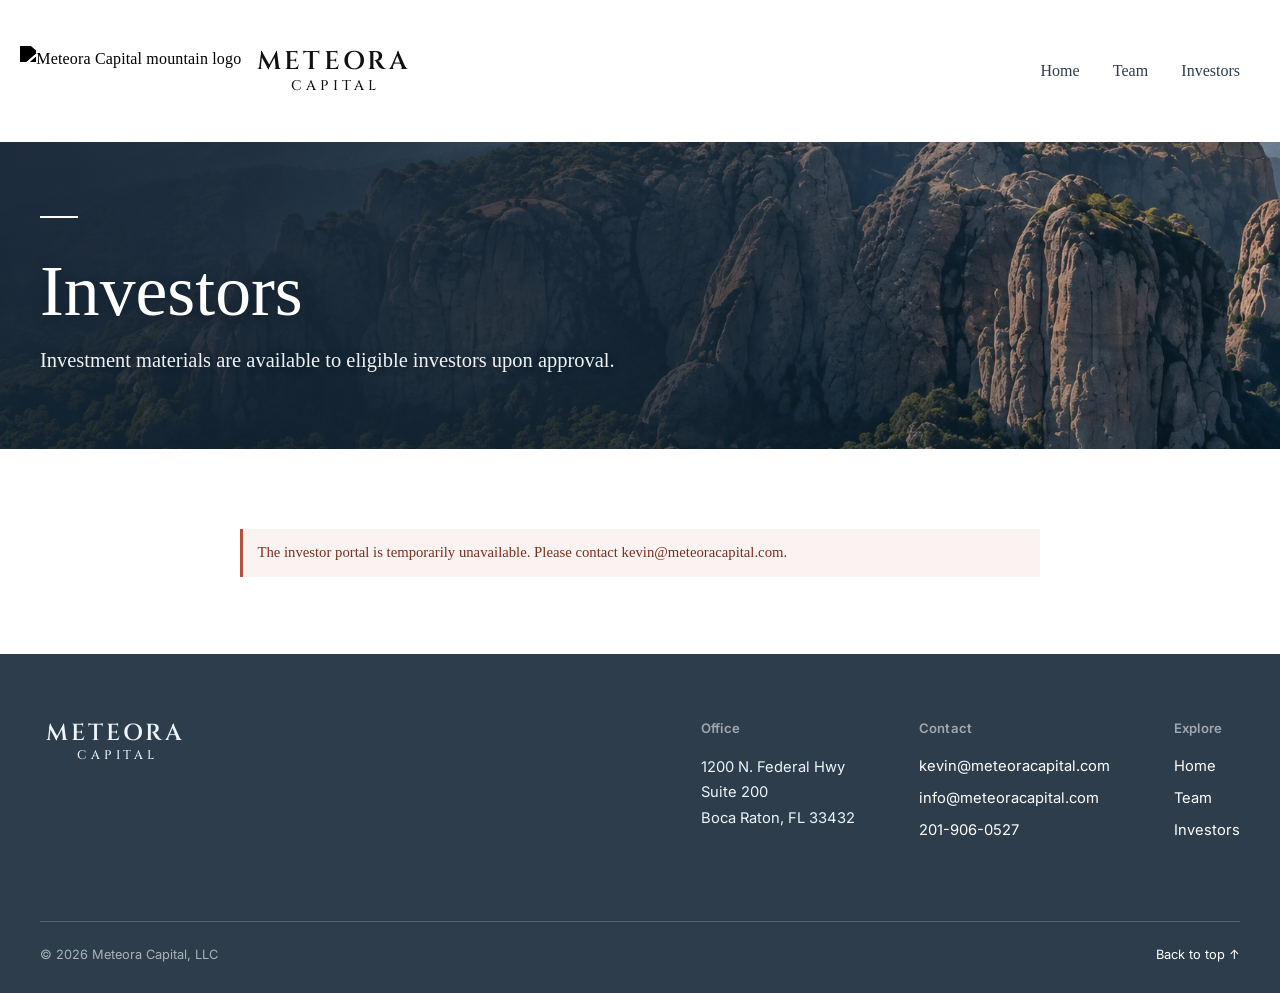
==== commit bdc45206: "Org Chart changes" ====
--- a/investors.html
+++ b/investors.html
@@ -14,7 +14,7 @@
       href="https://fonts.googleapis.com/css2?family=Cinzel:wght@500;600&family=Inter:wght@400;700&display=swap"
       rel="stylesheet"
     />
-    <link rel="stylesheet" href="styles.css?v=38" />
+    <link rel="stylesheet" href="styles.css?v=49" />
   </head>
   <body>
     <div class="page-shell">
@@ -58,7 +58,7 @@
         <section class="team-hero">
           <div class="container team-hero-inner">
             <h1>Investors</h1>
-            <p>Our investor deck and latest tear sheet are available to approved accredited investors.</p>
+            <p>Investment materials are available to eligible investors upon approval.</p>
           </div>
         </section>
 
@@ -276,8 +276,8 @@
 
             <div class="footer-col">
               <p class="footer-heading">Contact</p>
-              <a href="mailto:Kevin@MeteoraCapital.com">Kevin@MeteoraCapital.com</a>
-              <a href="mailto:into@meteoracapital.com">into@meteoracapital.com</a>
+              <a href="mailto:kevin@meteoracapital.com">kevin@meteoracapital.com</a>
+              <a href="mailto:info@meteoracapital.com">info@meteoracapital.com</a>
               <a href="tel:201-906-0527">201-906-0527</a>
             </div>
 
--- a/styles.css
+++ b/styles.css
@@ -3508,98 +3508,6 @@
 }
 
 
-/* Team page org chart: Vik on top, Kevin and Joe reporting below, joined by
-   thin connector lines. */
-.org-chart-section {
-  padding: clamp(2.75rem, 5vw, 4.5rem) 0 clamp(3.5rem, 6vw, 5.5rem);
-  background: #fff;
-}
-
-.org-chart {
-  display: flex;
-  flex-direction: column;
-  align-items: center;
-}
-
-.org-chart .team-member-card {
-  width: min(100%, 26rem);
-  border: 1px solid #d9dee5;
-  min-height: 168px;
-  padding: 1.75rem 2rem;
-}
-
-.org-chart .team-member-card h3 {
-  font-size: clamp(1.2rem, 1.7vw, 1.5rem);
-}
-
-.org-chart .team-member-card p {
-  font-size: 1.02rem;
-  font-style: italic;
-}
-
-.org-chart-top {
-  position: relative;
-}
-
-.org-chart-top::after {
-  content: "";
-  position: absolute;
-  top: 100%;
-  left: 50%;
-  width: 1px;
-  height: 2rem;
-  background: #d9dee5;
-}
-
-.org-chart-reports {
-  position: relative;
-  display: flex;
-  justify-content: center;
-  gap: 4rem;
-  margin-top: 4rem;
-}
-
-/* Horizontal bar spanning the centers of the two report cards. */
-.org-chart-reports::before {
-  content: "";
-  position: absolute;
-  top: -2rem;
-  left: calc(25% - 1rem);
-  right: calc(25% - 1rem);
-  height: 1px;
-  background: #d9dee5;
-}
-
-.org-chart-reports .team-member-card {
-  position: relative;
-}
-
-.org-chart-reports .team-member-card::before {
-  content: "";
-  position: absolute;
-  bottom: 100%;
-  left: 50%;
-  width: 1px;
-  height: 2rem;
-  background: #d9dee5;
-}
-
-@media (max-width: 640px) {
-  .org-chart-reports {
-    flex-direction: column;
-    align-items: center;
-    gap: 1.5rem;
-    width: 100%;
-    margin-top: 1.5rem;
-  }
-
-  .org-chart-top::after,
-  .org-chart-reports::before,
-  .org-chart-reports .team-member-card::before {
-    display: none;
-  }
-}
-
 /* Clickable placards open a bio dialog (script.js). */
 .bio-trigger {
   font: inherit;
@@ -3994,3 +3902,171 @@
     margin-bottom: 0.4rem;
   }
 }
+
+/* Team page org chart: Vik, Kevin and Joe side by side, then the two groups
+   (as on meteoracapital.com/team) with each group's people below its heading.
+   One connector links all three leaders to both groups: a tick under each
+   leader into a shared bar, and a drop from the bar to each group tab. */
+.org-chart-section {
+  --gap: 2rem;
+  --line: #c9d1da;
+  --tick: 1.25rem;
+  --drop: 1.75rem;
+  padding: clamp(2.75rem, 5vw, 4.5rem) 0 clamp(3.5rem, 6vw, 5.5rem);
+  background: #fff;
+}
+
+.leaders-row {
+  position: relative;
+  display: grid;
+  grid-template-columns: repeat(3, minmax(0, 1fr));
+  gap: var(--gap);
+}
+
+.leader-card {
+  position: relative;
+  min-height: 150px;
+  padding: 1.6rem 1.5rem;
+  border-color: #d9dee5;
+}
+
+.leader-card h3 {
+  font-size: clamp(1.15rem, 1.6vw, 1.4rem);
+}
+
+.leader-card p {
+  font-size: 0.98rem;
+  font-style: italic;
+}
+
+.dept-tree {
+  position: relative;
+  display: grid;
+  grid-template-columns: repeat(2, minmax(0, 1fr));
+  align-items: start;
+  gap: var(--gap);
+  margin-top: calc(var(--tick) + var(--drop));
+}
+
+.leader-card::after {
+  content: "";
+  position: absolute;
+  top: calc(100% + 1px);
+  left: 50%;
+  width: 1px;
+  height: var(--tick);
+  background: var(--line);
+}
+
+/* Shared bar from Vik's center to Joe's center. */
+.leaders-row::before {
+  content: "";
+  position: absolute;
+  top: calc(100% + var(--tick));
+  left: calc((100% - 2 * var(--gap)) / 6);
+  right: calc((100% - 2 * var(--gap)) / 6);
+  height: 1px;
+  background: var(--line);
+}
+
+/* Drops from the bar to the center of each group tab. */
+.dept-tree::before,
+.dept-tree::after {
+  content: "";
+  position: absolute;
+  top: calc(var(--drop) * -1);
+  width: 1px;
+  height: var(--drop);
+  background: var(--line);
+}
+
+.dept-tree::before {
+  left: calc((100% - var(--gap)) / 4);
+}
+
+.dept-tree::after {
+  right: calc((100% - var(--gap)) / 4);
+}
+
+.dept-branch {
+  position: relative;
+  display: grid;
+  gap: 0.75rem;
+}
+
+.dept-heading {
+  position: relative;
+  margin: 0;
+  padding: 0.7rem 1rem;
+  border: 1px solid #d9dee5;
+  border-radius: 3px;
+  background: #f4f6f9;
+  color: #2e3d4c;
+  font-family: "Times New Roman", Times, serif;
+  font-size: clamp(1.1rem, 1.5vw, 1.3rem);
+  font-weight: 400;
+  text-align: center;
+}
+
+
+.dept-cards {
+  display: grid;
+  grid-template-columns: repeat(2, minmax(0, 1fr));
+  gap: 0.75rem;
+}
+
+.dept-card {
+  min-width: 0;
+  padding: 1rem;
+  border: 1px solid #d9dee5;
+  border-radius: 3px;
+  background: #fff;
+  text-align: center;
+}
+
+.dept-card h3 {
+  margin: 0 0 0.3rem;
+  color: #2e3d4c;
+  font-size: 1rem;
+  font-weight: 600;
+  line-height: 1.25;
+}
+
+.dept-card p {
+  margin: 0;
+  color: #2e3d4c;
+  font-size: 0.86rem;
+  font-style: italic;
+  line-height: 1.4;
+}
+
+@media (max-width: 760px) {
+  .leaders-row,
+  .dept-tree {
+    grid-template-columns: 1fr;
+    gap: 1rem;
+  }
+
+  .dept-tree {
+    gap: 2rem;
+    margin-top: 2.5rem;
+  }
+
+
+  .leader-card::after,
+  .leaders-row::before,
+  .dept-tree::before,
+  .dept-tree::after {
+    display: none;
+  }
+
+  .leader-card {
+    min-height: 0;
+  }
+}
+
+@media (max-width: 480px) {
+  .dept-cards {
+    grid-template-columns: 1fr;
+  }
+}
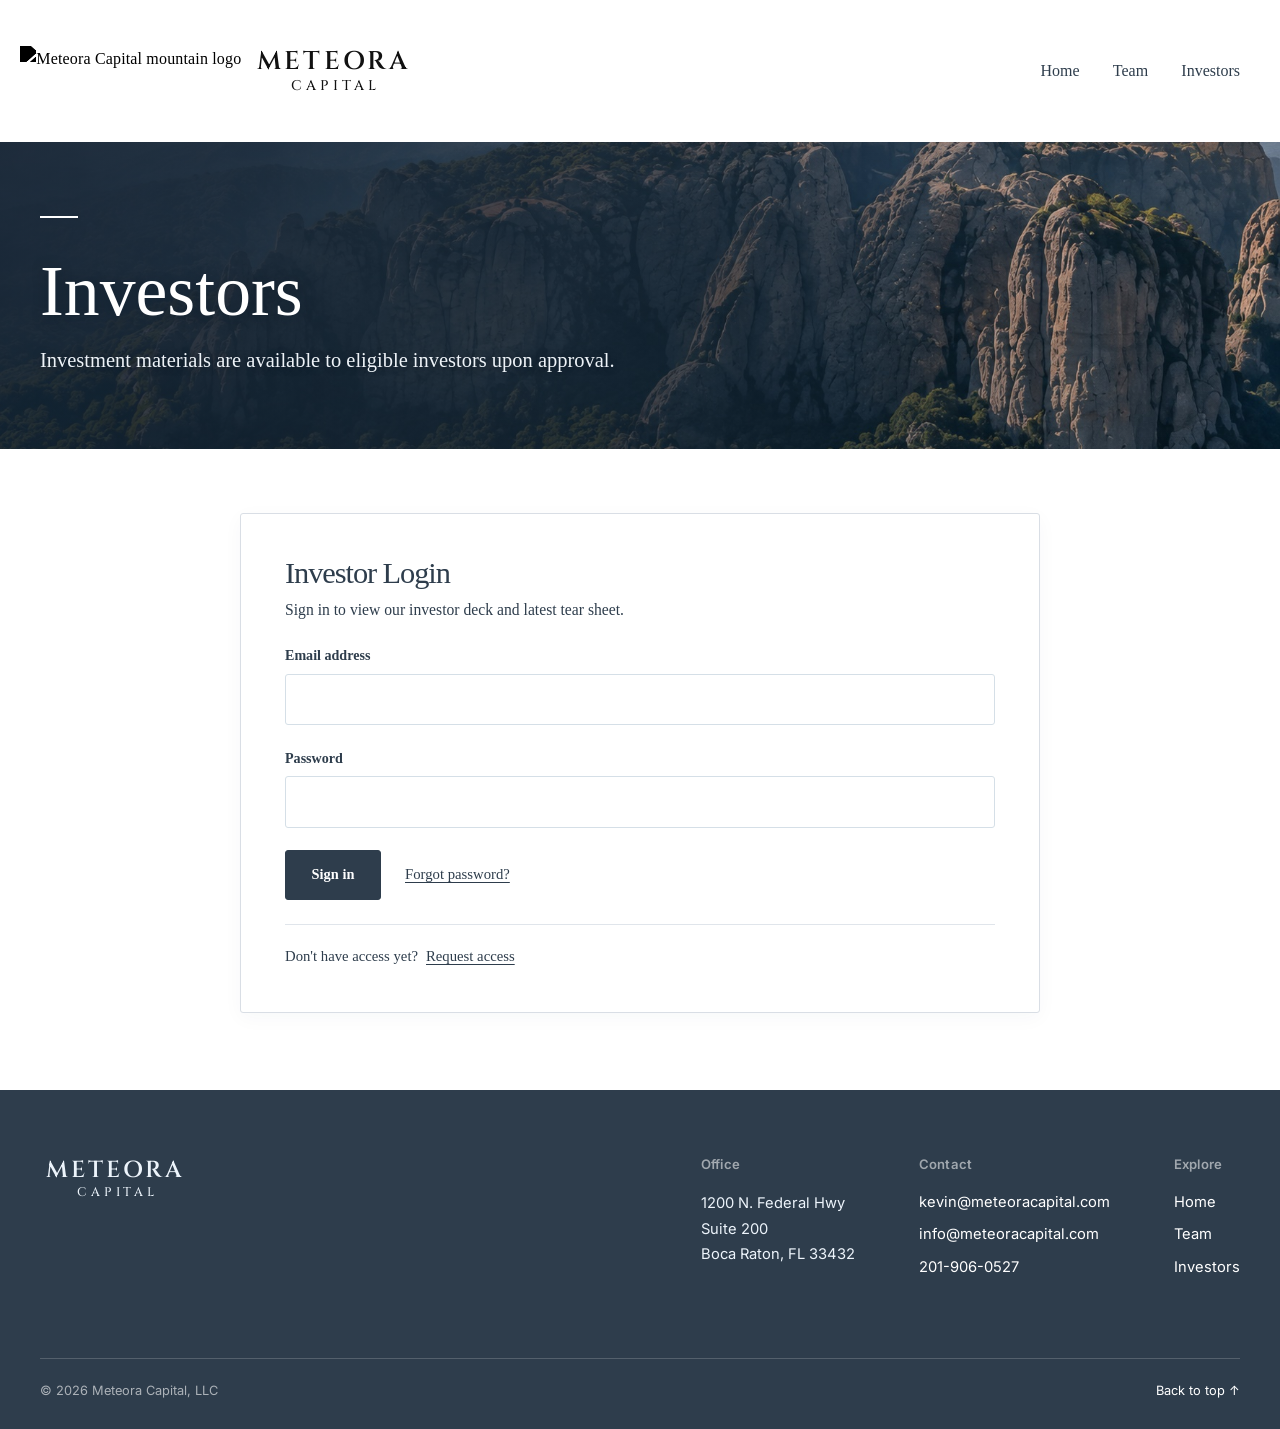
==== commit a7344073: "Show investor portal screens on static hosting When the portal server can't be reached (e.g. GitHub " ====
--- a/investors.html
+++ b/investors.html
@@ -8,13 +8,24 @@
       content="Investor materials for accredited investors in Meteora Capital."
     />
     <title>Investors | Meteora Capital</title>
+    <link rel="icon" href="favicon.ico" sizes="48x48" />
+    <link rel="icon" href="assets/icons/favicon-32.png" type="image/png" sizes="32x32" />
+    <link rel="icon" href="assets/icons/icon-192.png" type="image/png" sizes="192x192" />
+    <link rel="apple-touch-icon" href="assets/icons/apple-touch-icon.png" />
+    <meta property="og:type" content="website" />
+    <meta property="og:site_name" content="Meteora Capital" />
+    <meta property="og:title" content="Investors | Meteora Capital" />
+    <meta property="og:description" content="Investor materials for accredited investors in Meteora Capital." />
+    <meta property="og:url" content="https://meteoracapital.com/investors.html" />
+    <meta property="og:image" content="https://meteoracapital.com/assets/icons/og-image.png" />
+    <meta name="twitter:card" content="summary_large_image" />
     <link rel="preconnect" href="https://fonts.googleapis.com" />
     <link rel="preconnect" href="https://fonts.gstatic.com" crossorigin />
     <link
       href="https://fonts.googleapis.com/css2?family=Cinzel:wght@500;600&family=Inter:wght@400;700&display=swap"
       rel="stylesheet"
     />
-    <link rel="stylesheet" href="styles.css?v=49" />
+    <link rel="stylesheet" href="styles.css?v=50" />
   </head>
   <body>
     <div class="page-shell">
@@ -299,6 +310,6 @@
 
     <script src="script.js?v=6"></script>
     <script src="portal.js?v=1"></script>
-    <script src="investors.js?v=2"></script>
+    <script src="investors.js?v=5"></script>
   </body>
 </html>
